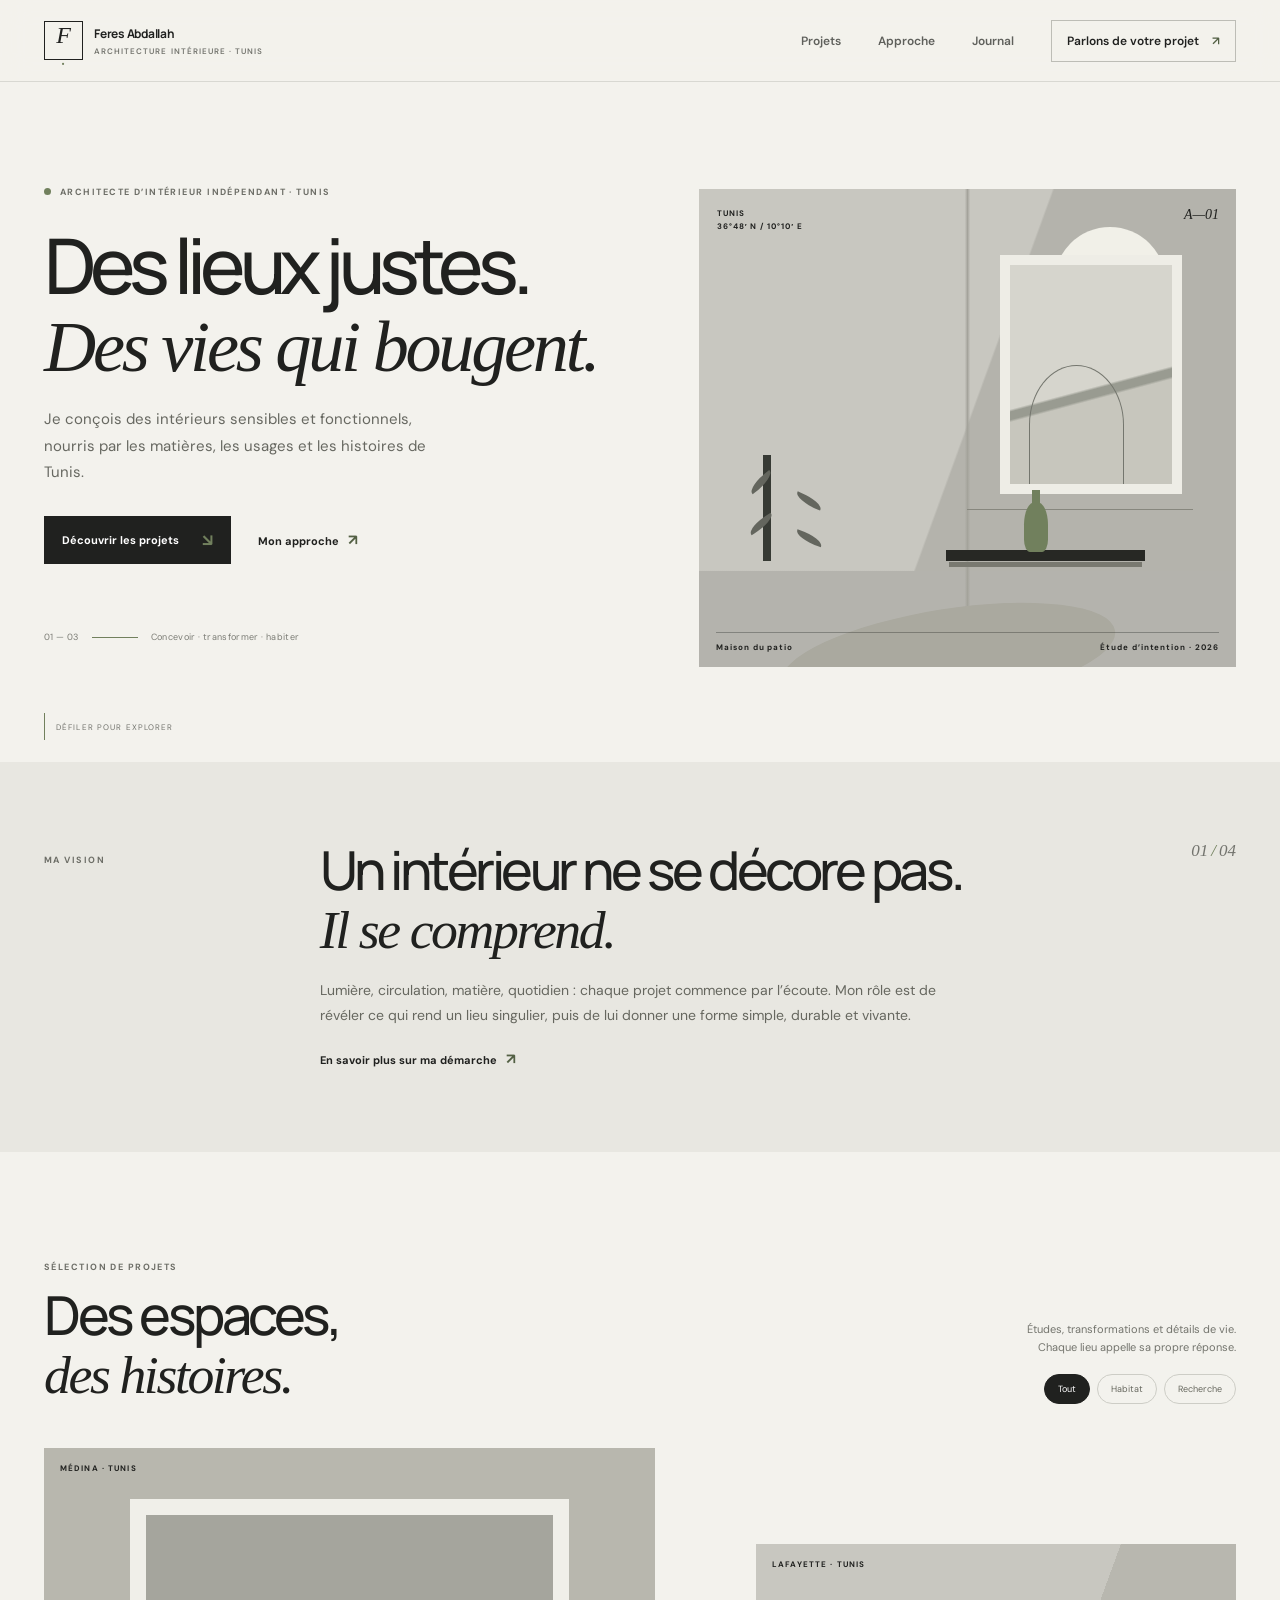
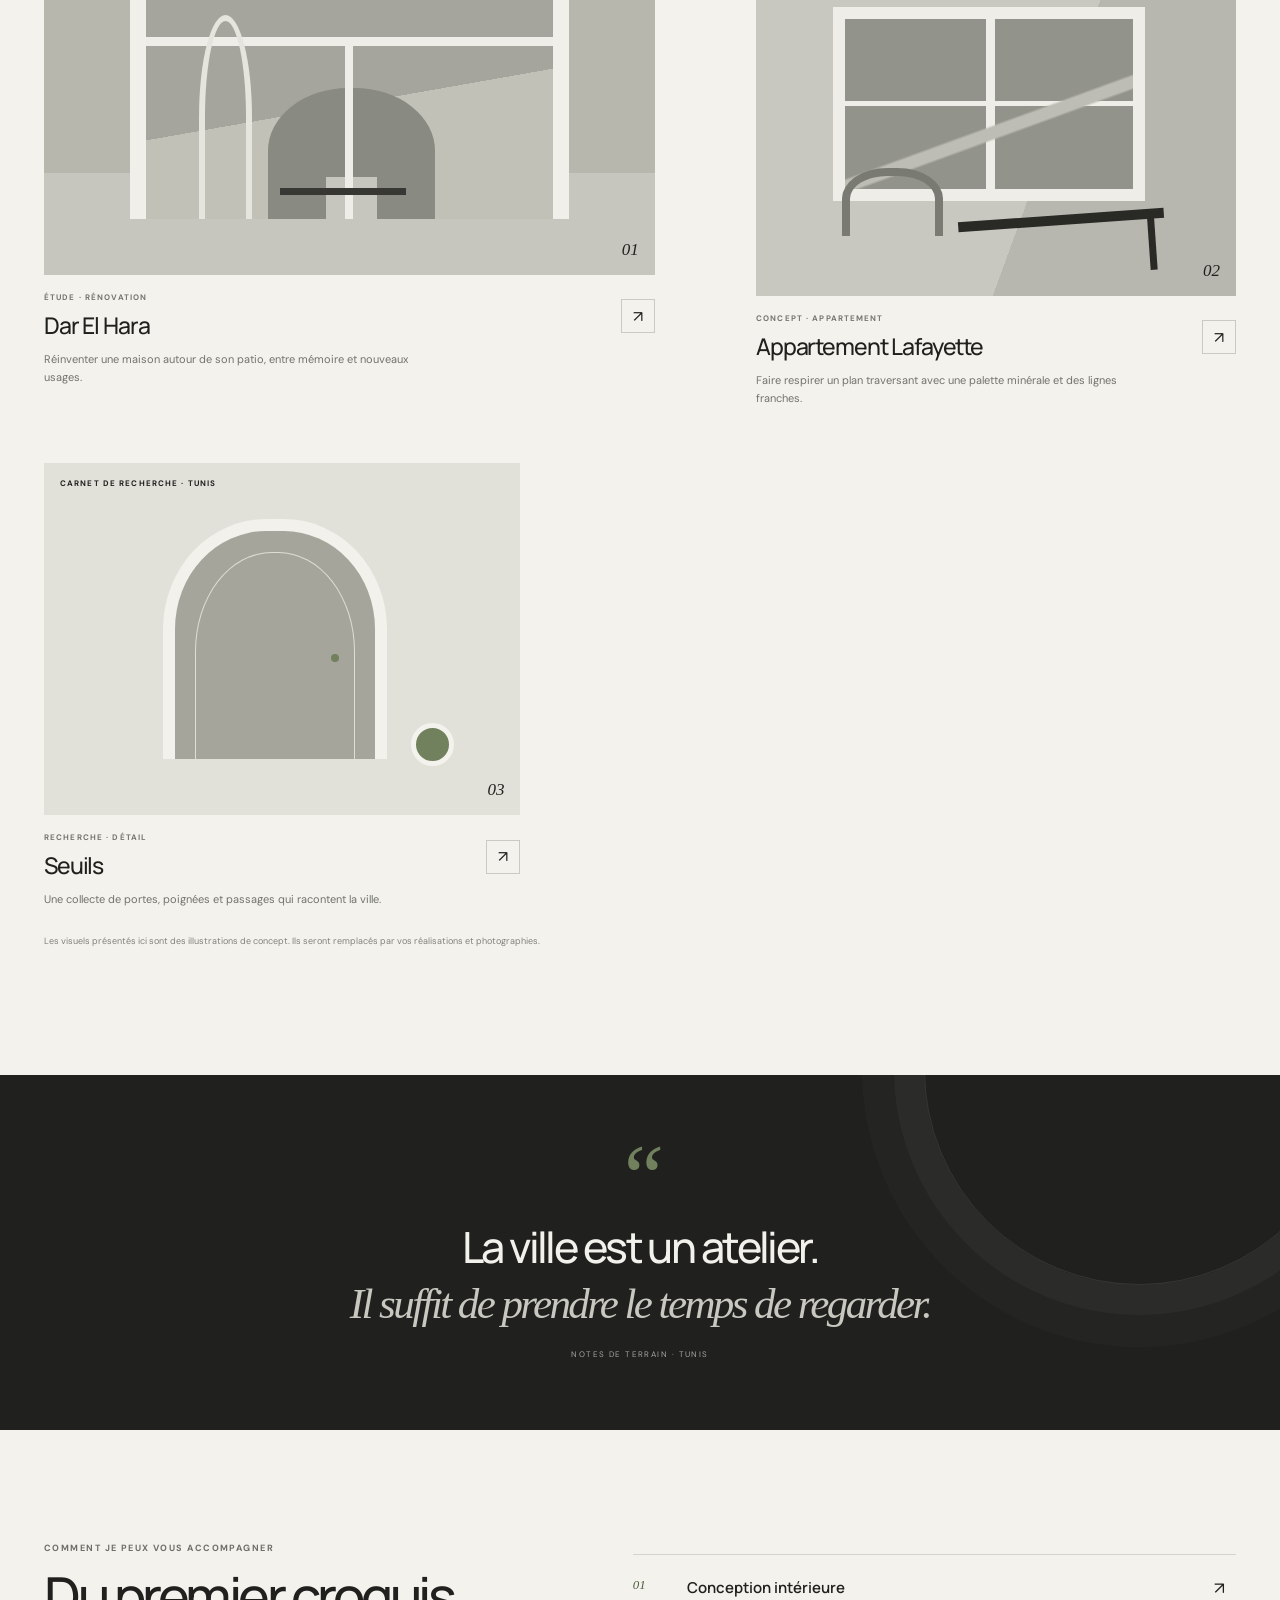
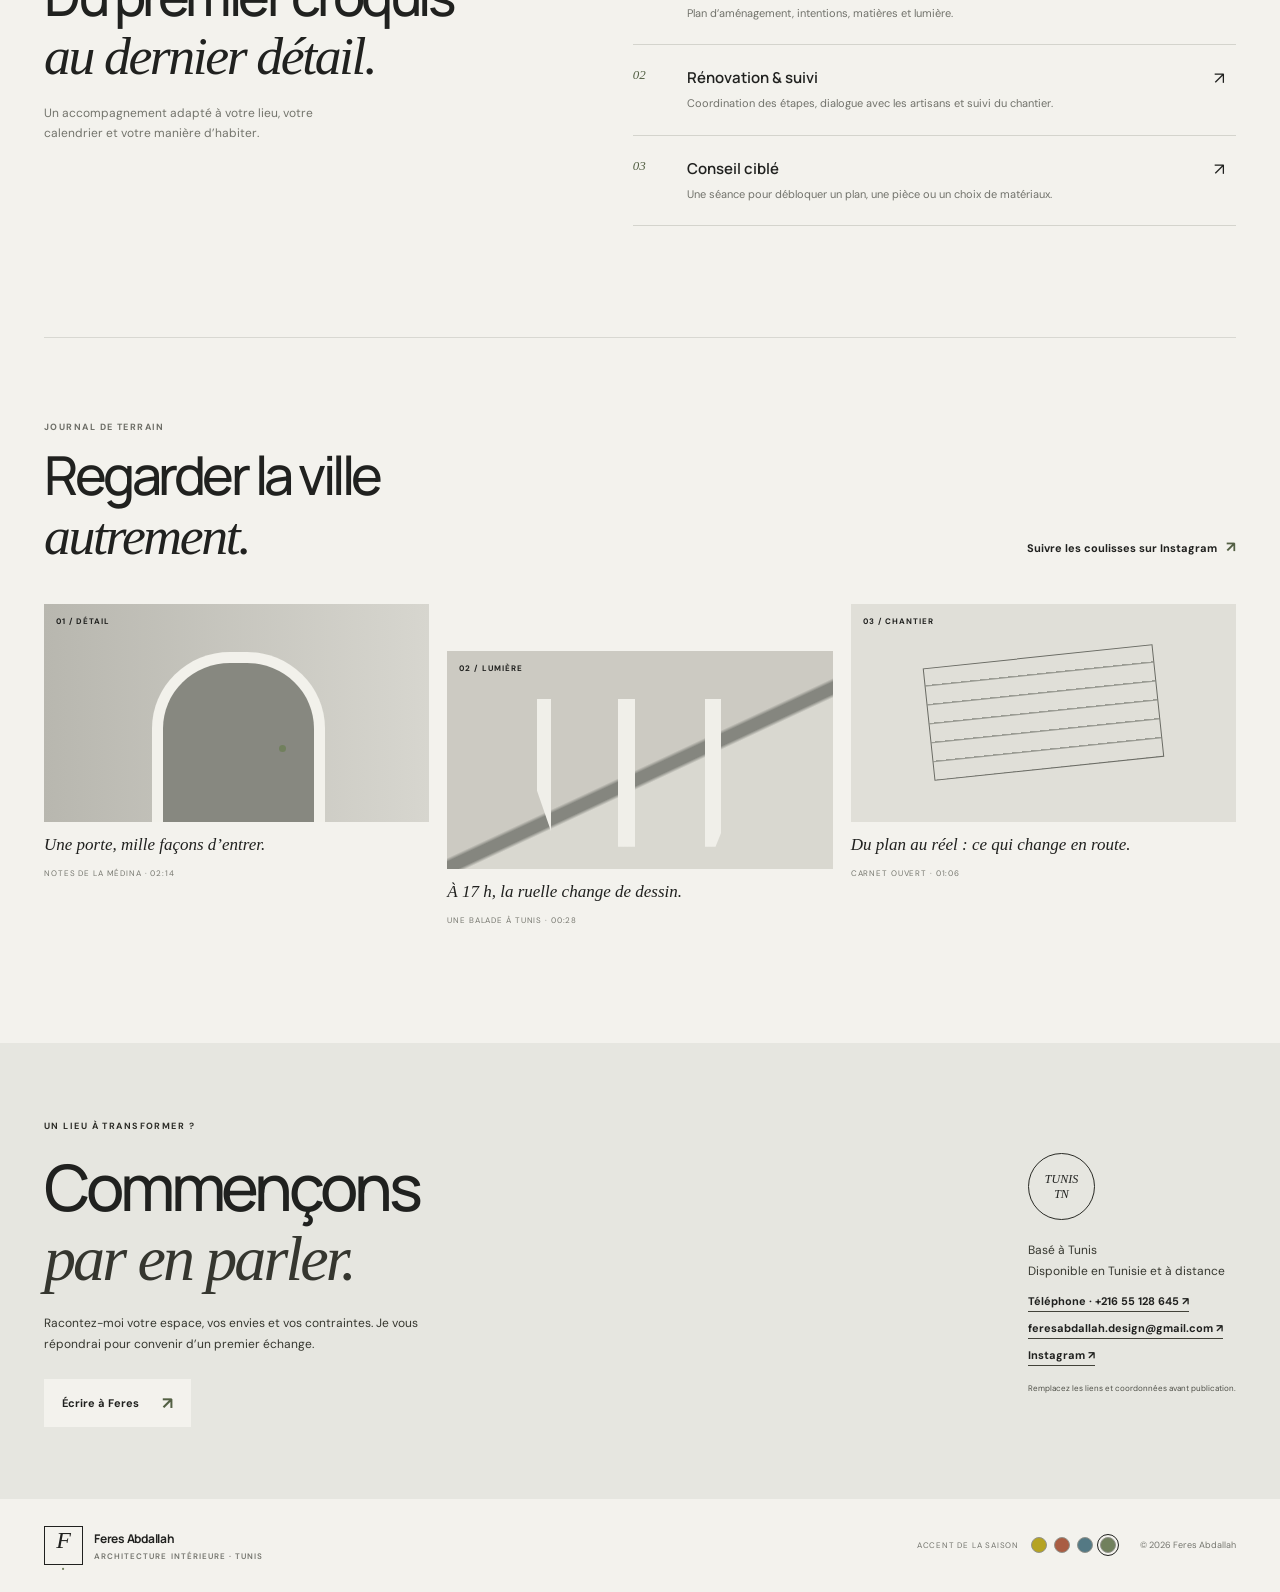
==== index.html @ d57950b7 "Publier le portfolio de Feres Abdallah" ====
<!doctype html>
<html lang="fr">
<head>
  <meta charset="utf-8">
  <meta name="viewport" content="width=device-width, initial-scale=1">
  <meta name="theme-color" content="#f3f2ed">
  <meta name="description" content="Feres Abdallah, architecte d’intérieur à Tunis. Conception d’espaces, rénovation et accompagnement de chantier.">
  <title>Feres Abdallah — Architecture intérieure à Tunis</title>
  <link rel="preconnect" href="https://fonts.googleapis.com">
  <link rel="preconnect" href="https://fonts.gstatic.com" crossorigin>
  <link href="https://fonts.googleapis.com/css2?family=DM+Sans:wght@400;500;600;700&family=Manrope:wght@400;500;600;700;800&display=swap" rel="stylesheet">
  <link rel="stylesheet" href="styles.css">
</head>
<body>
  <header class="site-header">
    <a class="brand" href="#accueil" aria-label="Feres Abdallah, accueil"><span class="brand-mark">F<span>.</span></span><span class="brand-name">Feres Abdallah<small>ARCHITECTURE INTÉRIEURE · TUNIS</small></span></a>
    <button class="menu-toggle" aria-label="Ouvrir le menu" aria-expanded="false"><span></span><span></span></button>
    <nav class="main-nav" aria-label="Navigation principale">
      <a href="#projets">Projets</a><a href="#approche">Approche</a><a href="#journal">Journal</a><a class="nav-contact" href="#contact">Parlons de votre projet <span>↗</span></a>
    </nav>
  </header>
  <main>
    <section class="hero section-wrap" id="accueil">
      <div class="hero-copy">
        <p class="eyebrow"><span class="status-dot"></span> Architecte d’intérieur indépendant · Tunis</p>
        <h1>Des lieux justes.<br><em>Des vies qui bougent.</em></h1>
        <p class="hero-intro">Je conçois des intérieurs sensibles et fonctionnels, nourris par les matières, les usages et les histoires de Tunis.</p>
        <div class="hero-actions"><a class="button button-dark" href="#projets">Découvrir les projets <span>↘</span></a><a class="text-link" href="#approche">Mon approche <span>↗</span></a></div>
        <div class="hero-meta"><span>01 — 03</span><span class="meta-line"></span><span>Concevoir · transformer · habiter</span></div>
      </div>
      <div class="hero-art" role="img" aria-label="Illustration d’un intérieur contemporain inspiré des patios tunisois">
        <div class="art-label art-label-top">TUNIS<br>36°48′ N / 10°10′ E</div>
        <div class="room-scene hero-scene"><div class="scene-sun"></div><div class="scene-opening"><div class="scene-view"></div></div><div class="scene-wallline"></div><div class="scene-console"></div><div class="scene-vase"></div><div class="scene-plant"><i></i><i></i><i></i><i></i></div><div class="scene-rug"></div></div>
        <div class="art-label art-label-bottom"><span>Maison du patio</span><span>Étude d’intention · 2026</span></div>
        <span class="art-index">A—01</span>
      </div>
      <a class="scroll-cue" href="#projets"><span></span> DÉFILER POUR EXPLORER</a>
    </section>

    <section class="intro-band" id="approche"><div class="section-wrap intro-grid"><p class="eyebrow">Ma vision</p><div><h2>Un intérieur ne se décore pas.<br><em>Il se comprend.</em></h2><p class="intro-text">Lumière, circulation, matière, quotidien : chaque projet commence par l’écoute. Mon rôle est de révéler ce qui rend un lieu singulier, puis de lui donner une forme simple, durable et vivante.</p><a href="#contact" class="text-link">En savoir plus sur ma démarche <span>↗</span></a></div><div class="intro-number">01<span>/</span>04</div></div></section>

    <section class="projects section-wrap" id="projets">
      <div class="section-heading"><div><p class="eyebrow">Sélection de projets</p><h2>Des espaces,<br><em>des histoires.</em></h2></div><div class="project-controls"><p>Études, transformations et détails de vie.<br>Chaque lieu appelle sa propre réponse.</p><div class="filter-list" role="group" aria-label="Filtrer les projets"><button class="filter-button active" data-filter="all">Tout</button><button class="filter-button" data-filter="habitat">Habitat</button><button class="filter-button" data-filter="recherche">Recherche</button></div></div></div>
      <div class="project-grid">
        <article class="project-card project-large" data-category="habitat"><a class="project-link" href="#contact" aria-label="Découvrir l’étude Dar El Hara"><div class="project-visual visual-courtyard"><div class="visual-caption">MÉDINA · TUNIS</div><div class="arch-frame"><div class="arch-sky"></div><div class="arch-patio"></div><div class="arch-column"></div><div class="arch-bench"></div></div><span class="visual-number">01</span></div><div class="project-info"><div><p class="project-type">ÉTUDE · RÉNOVATION</p><h3>Dar El Hara</h3></div><span class="project-arrow">↗</span></div><p class="project-description">Réinventer une maison autour de son patio, entre mémoire et nouveaux usages.</p></a></article>
        <article class="project-card project-offset" data-category="habitat"><a class="project-link" href="#contact" aria-label="Découvrir l’étude Appartement Lafayette"><div class="project-visual visual-apartment"><div class="visual-caption">LAFAYETTE · TUNIS</div><div class="window-grid"><i></i><i></i><i></i><i></i></div><div class="apartment-table"></div><div class="apartment-chair"></div><span class="visual-number">02</span></div><div class="project-info"><div><p class="project-type">CONCEPT · APPARTEMENT</p><h3>Appartement Lafayette</h3></div><span class="project-arrow">↗</span></div><p class="project-description">Faire respirer un plan traversant avec une palette minérale et des lignes franches.</p></a></article>
        <article class="project-card project-third" data-category="recherche"><a class="project-link" href="#contact" aria-label="Découvrir la recherche Seuils"><div class="project-visual visual-seuil"><div class="visual-caption">CARNET DE RECHERCHE · TUNIS</div><div class="door-study"><i></i><b></b></div><div class="swatch-mark"></div><span class="visual-number">03</span></div><div class="project-info"><div><p class="project-type">RECHERCHE · DÉTAIL</p><h3>Seuils</h3></div><span class="project-arrow">↗</span></div><p class="project-description">Une collecte de portes, poignées et passages qui racontent la ville.</p></a></article>
      </div>
      <p class="portfolio-note">Les visuels présentés ici sont des illustrations de concept. Ils seront remplacés par vos réalisations et photographies.</p>
    </section>

    <section class="manifesto"><div class="manifesto-mark">“</div><p>La ville est un atelier.<br><em>Il suffit de prendre le temps de regarder.</em></p><span>NOTES DE TERRAIN · TUNIS</span><div class="manifesto-orbit"></div></section>

    <section class="services section-wrap">
      <div class="services-title"><p class="eyebrow">Comment je peux vous accompagner</p><h2>Du premier croquis<br><em>au dernier détail.</em></h2><p>Un accompagnement adapté à votre lieu, votre calendrier et votre manière d’habiter.</p></div>
      <div class="service-list"><article><span>01</span><div><h3>Conception intérieure</h3><p>Plan d’aménagement, intentions, matières et lumière.</p></div><b>↗</b></article><article><span>02</span><div><h3>Rénovation & suivi</h3><p>Coordination des étapes, dialogue avec les artisans et suivi du chantier.</p></div><b>↗</b></article><article><span>03</span><div><h3>Conseil ciblé</h3><p>Une séance pour débloquer un plan, une pièce ou un choix de matériaux.</p></div><b>↗</b></article></div>
    </section>

    <section class="journal section-wrap" id="journal"><div class="journal-head"><div><p class="eyebrow">Journal de terrain</p><h2>Regarder la ville<br><em>autrement.</em></h2></div><a class="text-link" href="https://www.instagram.com/feres_abdallah_design/" target="_blank" rel="noreferrer">Suivre les coulisses sur Instagram <span>↗</span></a></div>
      <div class="journal-grid"><article class="journal-card"><div class="journal-art journal-door"><span>01 / DÉTAIL</span><i></i></div><p>Une porte, mille façons d’entrer.</p><small>NOTES DE LA MÉDINA · 02:14</small></article><article class="journal-card journal-card-low"><div class="journal-art journal-shadow"><span>02 / LUMIÈRE</span><i></i></div><p>À 17 h, la ruelle change de dessin.</p><small>UNE BALADE À TUNIS · 00:28</small></article><article class="journal-card"><div class="journal-art journal-sketch"><span>03 / CHANTIER</span><i></i></div><p>Du plan au réel : ce qui change en route.</p><small>CARNET OUVERT · 01:06</small></article></div>
    </section>

    <section class="contact-section" id="contact"><div class="section-wrap contact-grid"><div><p class="eyebrow">Un lieu à transformer ?</p><h2>Commençons<br><em>par en parler.</em></h2><p>Racontez-moi votre espace, vos envies et vos contraintes. Je vous répondrai pour convenir d’un premier échange.</p><a class="button button-light" href="mailto:feresabdallah.design@gmail.com?subject=Parlons%20de%20mon%20projet">Écrire à Feres <span>↗</span></a></div><div class="contact-side"><span class="contact-stamp">TUNIS<br>TN</span><p>Basé à Tunis<br>Disponible en Tunisie et à distance</p><a href="tel:+21655128645">Téléphone · +216 55 128 645 ↗</a><a href="mailto:feresabdallah.design@gmail.com">feresabdallah.design@gmail.com ↗</a><a href="https://www.instagram.com/feres_abdallah_design/" target="_blank" rel="noreferrer">Instagram ↗</a><small>Remplacez les liens et coordonnées avant publication.</small></div></div></section>
  </main>
  <footer class="site-footer"><a class="brand" href="#accueil"><span class="brand-mark">F<span>.</span></span><span class="brand-name">Feres Abdallah<small>ARCHITECTURE INTÉRIEURE · TUNIS</small></span></a><div class="footer-right"><div class="season-control"><span>ACCENT DE LA SAISON</span><button data-season="olive" aria-label="Accent olive doré" title="Olive doré"></button><button data-season="terracotta" aria-label="Accent terre cuite" title="Terre cuite"></button><button data-season="blue" aria-label="Accent bleu ardoise" title="Bleu ardoise"></button><button data-season="sage" aria-label="Accent vert sauge" title="Vert sauge"></button></div><span>© <span id="year"></span> Feres Abdallah</span></div></footer>
  <script src="script.js"></script>
</body>
</html>
---- styles.css ----
:root {
  --paper: #f3f2ed;
  --white: #fff;
  --ink: #20211f;
  --muted: #74756e;
  --line: #d8d8d2;
  --accent: #b5a323;
  --accent-dark: #807313;
  --max: 1220px;
}

* {
  box-sizing: border-box;
}

html {
  scroll-behavior: smooth;
  scroll-padding-top: 90px;
}

body {
  margin: 0;
  background: var(--paper);
  color: var(--ink);
  font-family: "DM Sans",Arial,sans-serif;
  font-size: 15px;
  -webkit-font-smoothing: antialiased;
}

a {
  color: inherit;
  text-decoration: none;
}

button {
  font: inherit;
  color: inherit;
}

.section-wrap {
  width: min(var(--max),calc(100% - 88px));
  margin-inline: auto;
}

.site-header {
  height: 82px;
  padding: 0 max(44px,calc((100vw - var(--max))/2));
  display: flex;
  align-items: center;
  justify-content: space-between;
  border-bottom: 1px solid var(--line);
  position: sticky;
  top: 0;
  z-index: 20;
  background: #f3f2edf2;
  backdrop-filter: blur(14px);
}

.brand {
  display: flex;
  align-items: center;
  gap: 11px;
}

.brand-mark {
  height: 39px;
  width: 39px;
  border: 1px solid var(--ink);
  display: grid;
  place-items: center;
  font: italic 24px Georgia,serif;
  position: relative;
}

.brand-mark>span {
  color: var(--accent);
  font-size: 18px;
}

.brand-name {
  font: 700 12px Manrope,sans-serif;
  letter-spacing: -.02em;
}

.brand-name small {
  display: block;
  font: 600 8px "DM Sans",sans-serif;
  letter-spacing: .13em;
  color: var(--muted);
  margin-top: 4px;
}

.main-nav {
  display: flex;
  align-items: center;
  gap: 37px;
  font-size: 12px;
  font-weight: 600;
}

.main-nav>a:not(.nav-contact) {
  color: #5f605b;
  transition: color .2s;
}

.main-nav>a:hover {
  color: var(--accent-dark);
}

.nav-contact {
  border: 1px solid #bdbdb6;
  padding: 12px 15px;
}

.nav-contact span {
  color: var(--accent-dark);
  padding-left: 10px;
}

.menu-toggle {
  display: none;
  background: none;
  border: 0;
}

.hero {
  min-height: 680px;
  padding-top: 91px;
  padding-bottom: 80px;
  display: grid;
  grid-template-columns: 1fr 0.94fr;
  gap: 7%;
  align-items: center;
  position: relative;
}

.hero-copy {
  padding-bottom: 26px;
}

.eyebrow {
  font-size: 9px;
  font-weight: 700;
  letter-spacing: .16em;
  text-transform: uppercase;
  color: #6d6e67;
  display: flex;
  align-items: center;
  gap: 9px;
}

.status-dot {
  display: inline-block;
  width: 7px;
  height: 7px;
  border-radius: 50%;
  background: var(--accent);
}

h1,h2,h3,p {
  margin-top: 0;
}

.hero h1 {
  font: 500 clamp(53px,6vw,82px)/1.01 Manrope,Arial,sans-serif;
  letter-spacing: -.075em;
  margin: 28px 0 22px;
}

.hero h1 em,h2 em {
  font-family: Georgia,serif;
  font-weight: 400;
  letter-spacing: -.045em;
}

.hero h1 em {
  font-size: .94em;
}

.hero-intro {
  max-width: 420px;
  color: #676861;
  font-size: 15px;
  line-height: 1.75;
}

.hero-actions {
  display: flex;
  align-items: center;
  gap: 27px;
  margin-top: 31px;
}

.button {
  min-height: 48px;
  padding: 0 18px;
  display: inline-flex;
  align-items: center;
  gap: 23px;
  font-size: 11px;
  font-weight: 700;
}

.button span {
  font-size: 17px;
  color: var(--accent);
}

.button-dark {
  background: var(--ink);
  color: #fff;
}

.button-dark:hover {
  background: #383a35;
}

.text-link {
  font-size: 11px;
  font-weight: 700;
}

.text-link span {
  color: var(--accent-dark);
  margin-left: 6px;
  font-size: 15px;
}

.hero-meta {
  display: flex;
  align-items: center;
  gap: 13px;
  margin-top: 67px;
  font-size: 9px;
  color: #7b7c75;
  letter-spacing: .04em;
}

.meta-line {
  height: 1px;
  width: 46px;
  background: var(--accent);
}

.hero-art {
  height: 478px;
  position: relative;
  background: #e0dfd8;
  overflow: hidden;
}

.room-scene {
  position: absolute;
  inset: 0;
  background: linear-gradient(110deg,#c8c7c0 0 49.7%,#b4b3ac 50% 100%);
  overflow: hidden;
}

.room-scene:before {
  content: "";
  position: absolute;
  inset: 0;
  background: linear-gradient(90deg,transparent 49.5%,#a4a39b 50%,transparent 50.5%),linear-gradient(0deg,#b4b3ad 0 20%,transparent 20.2%);
}

.scene-sun {
  position: absolute;
  right: 13%;
  top: 8%;
  width: 112px;
  height: 112px;
  border-radius: 50%;
  background: #f1f0e8;
}

.scene-opening {
  position: absolute;
  right: 10%;
  top: 14%;
  height: 50%;
  width: 34%;
  border: 10px solid #eeeDE6;
  background: #9f9f97;
}

.scene-view {
  height: 100%;
  background: linear-gradient(165deg,#d6d5cd 0 55%,#999b91 56% 59%,#c7c6bd 60%);
  position: relative;
}

.scene-view:before {
  content: "";
  position: absolute;
  left: 12%;
  bottom: 0;
  width: 57%;
  height: 54%;
  border: 1px solid #74766e;
  border-bottom: 0;
  border-radius: 70% 70% 0 0;
}

.scene-wallline {
  position: absolute;
  right: 8%;
  top: 67%;
  width: 42%;
  height: 1px;
  background: #87877e;
}

.scene-console {
  position: absolute;
  right: 17%;
  bottom: 22%;
  height: 11px;
  width: 37%;
  background: #272824;
  box-shadow: 0 9px 0 -3px #797970;
}

.scene-vase {
  position: absolute;
  right: 35%;
  bottom: 24%;
  height: 50px;
  width: 24px;
  background: var(--accent);
  border-radius: 45% 45% 25% 25%;
  z-index: 3;
}

.scene-vase:before {
  content: "";
  position: absolute;
  left: 8px;
  top: -12px;
  width: 8px;
  height: 17px;
  background: inherit;
}

.scene-plant {
  position: absolute;
  bottom: 22%;
  left: 12%;
  width: 8px;
  height: 106px;
  background: #373a34;
  z-index: 3;
}

.scene-plant i {
  position: absolute;
  width: 28px;
  height: 9px;
  border-radius: 90% 0;
  background: #64665e;
  transform: rotate(-38deg);
  transform-origin: right center;
}

.scene-plant i:nth-child(1) {
  top: 14px;
  left: -19px;
}

.scene-plant i:nth-child(2) {
  top: 36px;
  left: 5px;
  transform: rotate(23deg) scaleX(-1);
}

.scene-plant i:nth-child(3) {
  top: 57px;
  left: -18px;
  transform: rotate(-32deg);
}

.scene-plant i:nth-child(4) {
  top: 74px;
  left: 5px;
  transform: rotate(20deg) scaleX(-1);
}

.scene-rug {
  position: absolute;
  width: 63%;
  height: 20%;
  bottom: -8%;
  left: 15%;
  background: #aaa99f;
  border-radius: 50%;
  transform: rotate(-9deg);
}

.art-label {
  position: absolute;
  z-index: 4;
  font-size: 8px;
  letter-spacing: .12em;
  font-weight: 700;
}

.art-label-top {
  top: 18px;
  left: 18px;
  line-height: 1.65;
}

.art-label-bottom {
  bottom: 15px;
  left: 17px;
  right: 17px;
  display: flex;
  justify-content: space-between;
  border-top: 1px solid #20211f55;
  padding-top: 9px;
  font-size: 8px;
}

.art-index {
  position: absolute;
  z-index: 4;
  right: 17px;
  top: 18px;
  font: italic 14px Georgia,serif;
}

.scroll-cue {
  position: absolute;
  left: 0;
  bottom: 22px;
  display: flex;
  align-items: center;
  gap: 11px;
  font-size: 8px;
  letter-spacing: .14em;
  color: #73746e;
}

.scroll-cue span {
  height: 27px;
  width: 1px;
  background: var(--accent);
}

.intro-band {
  background: #e8e7e1;
  padding: 79px 0 83px;
}

.intro-grid {
  display: grid;
  grid-template-columns: .65fr 2fr .38fr;
  gap: 35px;
  align-items: start;
}

.intro-grid .eyebrow {
  padding-top: 13px;
}

.intro-grid h2,.section-heading h2,.services h2,.journal h2,.contact-section h2 {
  font: 500 clamp(37px,4.2vw,54px)/1.08 Manrope,sans-serif;
  letter-spacing: -.065em;
  margin: 0 0 19px;
}

.intro-text {
  max-width: 640px;
  color: #66675f;
  font-size: 14px;
  line-height: 1.8;
  margin-bottom: 20px;
}

.intro-number {
  justify-self: end;
  font: italic 17px Georgia,serif;
  color: #73746e;
}

.intro-number span {
  color: var(--accent);
  padding: 0 3px;
}

.projects {
  padding-top: 109px;
  padding-bottom: 119px;
}

.section-heading {
  display: flex;
  justify-content: space-between;
  align-items: end;
  margin-bottom: 44px;
}

.section-heading h2 {
  margin: 13px 0 0;
}

.project-controls {
  display: flex;
  flex-direction: column;
  align-items: flex-end;
}

.project-controls p {
  font-size: 11px;
  color: #73746d;
  line-height: 1.65;
  text-align: right;
  margin-bottom: 17px;
}

.filter-list {
  display: flex;
  gap: 7px;
}

.filter-button {
  border: 1px solid #cdcdc6;
  border-radius: 30px;
  padding: 8px 13px;
  background: transparent;
  color: #66675e;
  font-size: 9px;
  cursor: pointer;
}

.filter-button:hover,.filter-button.active {
  background: var(--ink);
  border-color: var(--ink);
  color: #fff;
}

.project-grid {
  display: grid;
  grid-template-columns: 1.12fr .88fr;
  column-gap: 8.5%;
  row-gap: 55px;
}

.project-card {
  min-width: 0;
}

.project-offset {
  margin-top: 96px;
}

.project-third {
  width: 78%;
}

.project-link {
  display: block;
}

.project-visual {
  height: 352px;
  position: relative;
  overflow: hidden;
  background: #d2d1ca;
}

.project-large .project-visual {
  height: 427px;
}

.visual-caption {
  position: absolute;
  z-index: 5;
  left: 16px;
  top: 15px;
  font-size: 8px;
  letter-spacing: .14em;
  font-weight: 700;
}

.visual-number {
  position: absolute;
  z-index: 5;
  right: 16px;
  bottom: 15px;
  font: italic 17px Georgia,serif;
}

.visual-courtyard {
  background: linear-gradient(0deg,#c7c6be 0 24%,#b8b7ae 24% 100%);
}

.arch-frame {
  position: absolute;
  inset: 12% 14% 13%;
  border: 16px solid #f0efe9;
  border-bottom: 0;
  overflow: hidden;
}

.arch-frame:before {
  content: "";
  position: absolute;
  z-index: 2;
  left: 0;
  right: 0;
  top: 40%;
  height: 9px;
  background: #eeede7;
}

.arch-frame:after {
  content: "";
  position: absolute;
  z-index: 2;
  top: 40%;
  bottom: 0;
  left: 49%;
  width: 8px;
  background: #eeede7;
}

.arch-sky {
  position: absolute;
  inset: 0;
  background: linear-gradient(170deg,#a5a59d 0 60%,#c2c1b8 60%);
}

.arch-patio {
  position: absolute;
  left: 30%;
  right: 29%;
  bottom: 0;
  height: 43%;
  background: #898a81;
  border-radius: 48% 48% 0 0;
}

.arch-patio:before {
  content: "";
  position: absolute;
  left: 35%;
  top: 68%;
  width: 30%;
  height: 32%;
  background: #c7c6be;
}

.arch-column {
  position: absolute;
  z-index: 3;
  left: 13%;
  bottom: 0;
  width: 13%;
  height: 67%;
  border: 6px solid #e5e4dd;
  border-bottom: 0;
  border-radius: 50% 50% 0 0;
}

.arch-bench {
  position: absolute;
  z-index: 3;
  left: 33%;
  bottom: 8%;
  width: 31%;
  height: 7px;
  background: #373833;
}

.visual-apartment {
  background: linear-gradient(110deg,#c8c7c0 0 60%,#b8b7af 60%);
}

.window-grid {
  position: absolute;
  left: 16%;
  top: 18%;
  width: 65%;
  height: 55%;
  border: 12px solid #eeede7;
  background: linear-gradient(90deg,transparent 49%,#eeede7 49% 52%,transparent 52%),linear-gradient(0deg,transparent 49%,#eeede7 49% 52%,transparent 52%),#92938a;
}

.window-grid:after {
  content: "";
  position: absolute;
  inset: 0;
  background: linear-gradient(160deg,transparent 58%,#bebdb5 59% 63%,transparent 64%);
}

.apartment-table {
  position: absolute;
  z-index: 2;
  right: 15%;
  bottom: 20%;
  width: 43%;
  height: 10px;
  background: #292a26;
  transform: rotate(-4deg);
}

.apartment-table:after {
  content: "";
  position: absolute;
  right: 5%;
  top: 9px;
  width: 7px;
  height: 52px;
  background: #292a26;
}

.apartment-chair {
  position: absolute;
  z-index: 2;
  left: 18%;
  bottom: 17%;
  width: 21%;
  height: 68px;
  border: 8px solid #797a72;
  border-bottom: 0;
  border-radius: 45% 45% 0 0;
}

.visual-seuil {
  background: #e1e0d9;
}

.door-study {
  position: absolute;
  left: 25%;
  top: 16%;
  width: 47%;
  height: 68%;
  border: 12px solid #f2f1eb;
  border-bottom: 0;
  border-radius: 46% 46% 0 0;
  background: #a5a59c;
}

.door-study i {
  position: absolute;
  inset: 9% 10% 0;
  border: 1px solid #deddd6;
  border-bottom: 0;
  border-radius: 48% 48% 0 0;
}

.door-study b {
  position: absolute;
  right: 18%;
  top: 54%;
  width: 8px;
  height: 8px;
  border-radius: 50%;
  background: var(--accent);
}

.swatch-mark {
  position: absolute;
  z-index: 2;
  right: 14%;
  bottom: 14%;
  width: 43px;
  height: 43px;
  background: var(--accent);
  border: 5px solid #f3f2ed;
  border-radius: 50%;
}

.project-info {
  display: flex;
  align-items: center;
  justify-content: space-between;
  margin-top: 17px;
}

.project-type {
  font-size: 8px;
  letter-spacing: .14em;
  color: #75766e;
  font-weight: 700;
  margin-bottom: 7px;
}

.project-info h3 {
  font: 500 23px Manrope,sans-serif;
  letter-spacing: -.05em;
  margin: 0;
}

.project-arrow {
  width: 34px;
  height: 34px;
  border: 1px solid #cacac3;
  display: grid;
  place-items: center;
  font-size: 16px;
  transition: background .2s;
}

.project-link:hover .project-arrow {
  background: var(--accent);
  border-color: var(--accent);
}

.project-description {
  font-size: 11px;
  line-height: 1.7;
  color: #72736c;
  max-width: 400px;
  margin: 9px 0 0;
}

.portfolio-note {
  font-size: 9px;
  color: #81827b;
  margin-top: 26px;
}

.manifesto {
  min-height: 355px;
  background: #20211f;
  color: #f2f1eb;
  display: flex;
  flex-direction: column;
  align-items: center;
  justify-content: center;
  text-align: center;
  position: relative;
  overflow: hidden;
  padding: 45px 24px;
}

.manifesto-mark {
  font: italic 90px/.7 Georgia,serif;
  color: var(--accent);
}

.manifesto p {
  z-index: 1;
  font: 500 clamp(26px,4vw,43px)/1.27 Manrope,sans-serif;
  letter-spacing: -.06em;
  margin: 12px 0 20px;
}

.manifesto p em {
  font: italic 400 1em Georgia,serif;
  color: #c8c8c0;
}

.manifesto>span {
  z-index: 1;
  font-size: 8px;
  letter-spacing: .18em;
  color: #a5a69e;
}

.manifesto-orbit {
  width: 430px;
  height: 430px;
  border: 1px solid #ffffff18;
  border-radius: 50%;
  position: absolute;
  top: -220px;
  right: -74px;
  box-shadow: 0 0 0 30px #ffffff08,0 0 0 62px #ffffff05;
}

.services {
  padding-top: 112px;
  padding-bottom: 111px;
  display: grid;
  grid-template-columns: .85fr 1.15fr;
  gap: 12%;
}

.services-title h2 {
  margin: 13px 0 18px;
}

.services-title>p:last-child {
  max-width: 300px;
  font-size: 12px;
  line-height: 1.7;
  color: #73746c;
}

.service-list {
  padding-top: 12px;
}

.service-list article {
  display: grid;
  grid-template-columns: 42px 1fr 22px;
  gap: 12px;
  align-items: start;
  padding: 22px 0;
  border-top: 1px solid #d4d4cd;
}

.service-list article:last-child {
  border-bottom: 1px solid #d4d4cd;
}

.service-list article>span {
  font: italic 13px Georgia,serif;
  color: var(--accent-dark);
}

.service-list h3 {
  font: 600 15px Manrope,sans-serif;
  margin: 0 0 7px;
}

.service-list p {
  font-size: 11px;
  color: #71726b;
  line-height: 1.6;
  margin: 0;
}

.service-list article>b {
  font-size: 17px;
  font-weight: 400;
}

.journal {
  padding-top: 83px;
  padding-bottom: 115px;
  border-top: 1px solid var(--line);
}

.journal-head {
  display: flex;
  justify-content: space-between;
  align-items: end;
  margin-bottom: 39px;
}

.journal h2 {
  margin: 13px 0 0;
}

.journal-head>.text-link {
  margin-bottom: 8px;
}

.journal-grid {
  display: grid;
  grid-template-columns: repeat(3,1fr);
  gap: 18px;
}

.journal-card-low {
  margin-top: 47px;
}

.journal-art {
  height: 218px;
  position: relative;
  overflow: hidden;
  background: #d0cfc7;
}

.journal-art>span {
  position: absolute;
  z-index: 3;
  left: 12px;
  top: 12px;
  font-size: 8px;
  letter-spacing: .13em;
  font-weight: 700;
}

.journal-art>i {
  position: absolute;
}

.journal-door {
  background: linear-gradient(90deg,#b8b7af,#d7d6cf);
}

.journal-door>i {
  height: 78%;
  width: 45%;
  left: 28%;
  bottom: 0;
  border: 11px solid #f2f1eb;
  border-bottom: 0;
  border-radius: 45% 45% 0 0;
  background: #878880;
}

.journal-door>i:after {
  content: "";
  position: absolute;
  right: 19%;
  top: 52%;
  width: 7px;
  height: 7px;
  border-radius: 50%;
  background: var(--accent);
}

.journal-shadow {
  background: linear-gradient(155deg,#cccac2 0 52%,#85867f 53% 56%,#d9d8d0 57%);
}

.journal-shadow>i {
  left: 15%;
  right: 15%;
  top: 22%;
  bottom: 10%;
  background: linear-gradient(90deg,transparent 0 12%,#f0efe9 12% 17%,transparent 17% 42%,#f0efe9 42% 48%,transparent 48% 74%,#f0efe9 74% 80%,transparent 80%);
  clip-path: polygon(0 0,100% 0,78% 100%,19% 100%);
}

.journal-sketch {
  background: #e0dfd8;
}

.journal-sketch>i {
  inset: 24% 20%;
  border: 1px solid #6a6b64;
  transform: rotate(-6deg);
  background: repeating-linear-gradient(0deg,transparent 0 17px,#9b9c94 18px 19px);
}

.journal-card>p {
  font: italic 17px Georgia,serif;
  margin: 13px 0 6px;
}

.journal-card>small {
  font-size: 8px;
  letter-spacing: .11em;
  color: #777870;
}

.contact-section {
  background: #e6e6e0;
  padding: 77px 0 72px;
  transition: background-color .3s;
}

.contact-grid {
  display: grid;
  grid-template-columns: 1fr .5fr;
  gap: 20%;
  align-items: center;
}

.contact-section .eyebrow {
  color: #2c2c27;
}

.contact-section h2 {
  font-size: clamp(45px,5vw,65px);
  margin: 20px 0;
}

.contact-section h2 em {
  color: #35362f;
}

.contact-section .section-wrap>div>p:not(.eyebrow) {
  font-size: 12px;
  line-height: 1.75;
  max-width: 415px;
  color: #36372f;
}

.button-light {
  background: #f3f2ed;
  color: #20211f;
  margin-top: 12px;
}

.button-light span {
  color: var(--accent-dark);
}

.contact-side {
  justify-self: end;
  display: flex;
  flex-direction: column;
  align-items: flex-start;
  gap: 9px;
  font-size: 11px;
}

.contact-stamp {
  width: 67px;
  height: 67px;
  border: 1px solid #292a25;
  border-radius: 50%;
  display: grid;
  place-items: center;
  text-align: center;
  font: italic 12px/1.2 Georgia,serif;
  margin-bottom: 11px;
}

.contact-side p {
  line-height: 1.8;
  margin-bottom: 3px;
}

.contact-side>a {
  font-weight: 700;
  border-bottom: 1px solid #424239;
  padding-bottom: 3px;
}

.contact-side small {
  font-size: 8px;
  color: #4e4f47;
  margin-top: 8px;
}

.site-footer {
  min-height: 93px;
  width: min(var(--max),calc(100% - 88px));
  margin: auto;
  display: flex;
  justify-content: space-between;
  align-items: center;
}

.footer-right {
  display: flex;
  align-items: center;
  gap: 24px;
  font-size: 9px;
  color: #74756e;
}

.season-control {
  display: flex;
  align-items: center;
  gap: 7px;
}

.season-control>span {
  font-size: 8px;
  letter-spacing: .1em;
  margin-right: 5px;
}

.season-control button {
  width: 16px;
  height: 16px;
  border: 1px solid #92938c;
  border-radius: 50%;
  background: var(--swatch);
  cursor: pointer;
}

.season-control button[aria-pressed=true] {
  outline: 1px solid var(--ink);
  outline-offset: 2px;
}

.season-control button[data-season=olive] {
  --swatch: #b5a323;
}

.season-control button[data-season=terracotta] {
  --swatch: #a95d43;
}

.season-control button[data-season=blue] {
  --swatch: #547984;
}

.season-control button[data-season=sage] {
  --swatch: #71805d;
}

.fade-in {
  opacity: 0;
  transform: translateY(17px);
  transition: opacity .65s ease,transform .65s ease;
}

.fade-in.is-visible {
  opacity: 1;
  transform: translateY(0);
}

[hidden] {
  display: none !important;
}

::selection {
  background: var(--accent);
  color: var(--ink);
}

:focus-visible {
  outline: 2px solid var(--accent-dark);
  outline-offset: 3px;
}

@media (max-width:900px) {
  .section-wrap,.site-footer {
    width: calc(100% - 52px);
  }
  .site-header {
    padding-inline: 26px;
  }
  .hero {
    min-height: 590px;
    gap: 5%;
    padding-top: 72px;
  }
  .hero-art {
    height: 410px;
  }
  .hero h1 {
    font-size: clamp(48px,7vw,68px);
  }
  .project-grid {
    column-gap: 5%;
  }
  .project-large .project-visual {
    height: 365px;
  }
  .project-visual {
    height: 310px;
  }
  .project-third {
    width: 88%;
  }
  .services {
    gap: 7%;
  }
  .contact-grid {
    gap: 12%;
  }
}

@media (max-width:680px) {
  .section-wrap,.site-footer {
    width: calc(100% - 38px);
  }
  .site-header {
    height: 70px;
    padding-inline: 19px;
  }
  .menu-toggle {
    display: flex;
    width: 39px;
    height: 39px;
    flex-direction: column;
    gap: 6px;
    align-items: center;
    justify-content: center;
    cursor: pointer;
  }
  .menu-toggle span {
    width: 20px;
    height: 1px;
    background: var(--ink);
  }
  .main-nav {
    display: none;
    position: absolute;
    top: 69px;
    left: 0;
    right: 0;
    padding: 18px 19px 24px;
    background: var(--paper);
    border-bottom: 1px solid var(--line);
    flex-direction: column;
    align-items: stretch;
    gap: 0;
  }
  .main-nav.open {
    display: flex;
  }
  .main-nav>a {
    padding: 14px 0;
    border-bottom: 1px solid var(--line);
  }
  .main-nav .nav-contact {
    margin-top: 12px;
    padding: 13px;
  }
  .hero {
    display: flex;
    flex-direction: column;
    align-items: stretch;
    gap: 29px;
    padding-top: 61px;
    padding-bottom: 74px;
  }
  .hero-copy {
    padding: 0;
  }
  .hero h1 {
    font-size: clamp(48px,12vw,68px);
    margin: 24px 0 17px;
  }
  .hero-intro {
    font-size: 13px;
    max-width: 350px;
  }
  .hero-actions {
    gap: 17px;
    flex-wrap: wrap;
  }
  .button {
    min-height: 46px;
  }
  .hero-meta {
    margin-top: 35px;
  }
  .hero-art {
    height: 340px;
  }
  .scroll-cue {
    bottom: 18px;
  }
  .intro-band {
    padding: 57px 0;
  }
  .intro-grid {
    grid-template-columns: 1fr;
    gap: 17px;
  }
  .intro-grid .eyebrow {
    padding: 0;
  }
  .intro-grid h2,.section-heading h2,.services h2,.journal h2 {
    font-size: 37px;
  }
  .intro-number {
    display: none;
  }
  .intro-text {
    font-size: 13px;
  }
  .projects {
    padding: 74px 0;
  }
  .section-heading {
    align-items: start;
    gap: 20px;
    flex-direction: column;
    margin-bottom: 29px;
  }
  .section-heading h2 {
    margin-top: 9px;
  }
  .project-controls {
    align-items: flex-start;
  }
  .project-controls p {
    text-align: left;
    margin-bottom: 12px;
  }
  .project-grid {
    display: flex;
    flex-direction: column;
    gap: 32px;
  }
  .project-card,.project-third {
    width: 100%;
    margin: 0;
  }
  .project-large .project-visual,.project-visual {
    height: auto;
    aspect-ratio: 1.08;
  }
  .project-offset {
    margin: 0;
  }
  .project-info h3 {
    font-size: 21px;
  }
  .project-description {
    font-size: 10px;
  }
  .manifesto {
    min-height: 300px;
  }
  .manifesto-mark {
    font-size: 75px;
  }
  .manifesto p {
    font-size: 27px;
  }
  .services {
    padding: 76px 0;
    grid-template-columns: 1fr;
    gap: 29px;
  }
  .services-title h2 {
    font-size: 37px;
  }
  .service-list {
    padding: 0;
  }
  .journal {
    padding: 68px 0 80px;
  }
  .journal-head {
    align-items: start;
    flex-direction: column;
    gap: 20px;
    margin-bottom: 27px;
  }
  .journal-grid {
    grid-template-columns: 1fr;
    gap: 24px;
  }
  .journal-card-low {
    margin: 0;
  }
  .journal-art {
    height: 230px;
  }
  .contact-section {
    padding: 62px 0;
  }
  .contact-grid {
    grid-template-columns: 1fr;
    gap: 35px;
  }
  .contact-section h2 {
    font-size: 48px;
  }
  .contact-side {
    justify-self: start;
    display: grid;
    grid-template-columns: 70px 1fr;
    align-items: center;
    column-gap: 18px;
  }
  .contact-stamp {
    grid-row: span 3;
    margin: 0;
  }
  .contact-side p {
    margin: 0;
  }
  .contact-side small {
    grid-column: 2;
  }
  .site-footer {
    padding: 20px 0;
    align-items: flex-start;
    gap: 18px;
    flex-direction: column;
  }
  .footer-right {
    width: 100%;
    justify-content: space-between;
    gap: 10px;
  }
  .season-control {
    gap: 8px;
  }
  .season-control>span {
    max-width: 91px;
    line-height: 1.5;
  }
}

@media (prefers-reduced-motion:reduce) {
  html {
    scroll-behavior: auto;
  }
  .fade-in,.project-arrow {
    transition: none;
  }
}
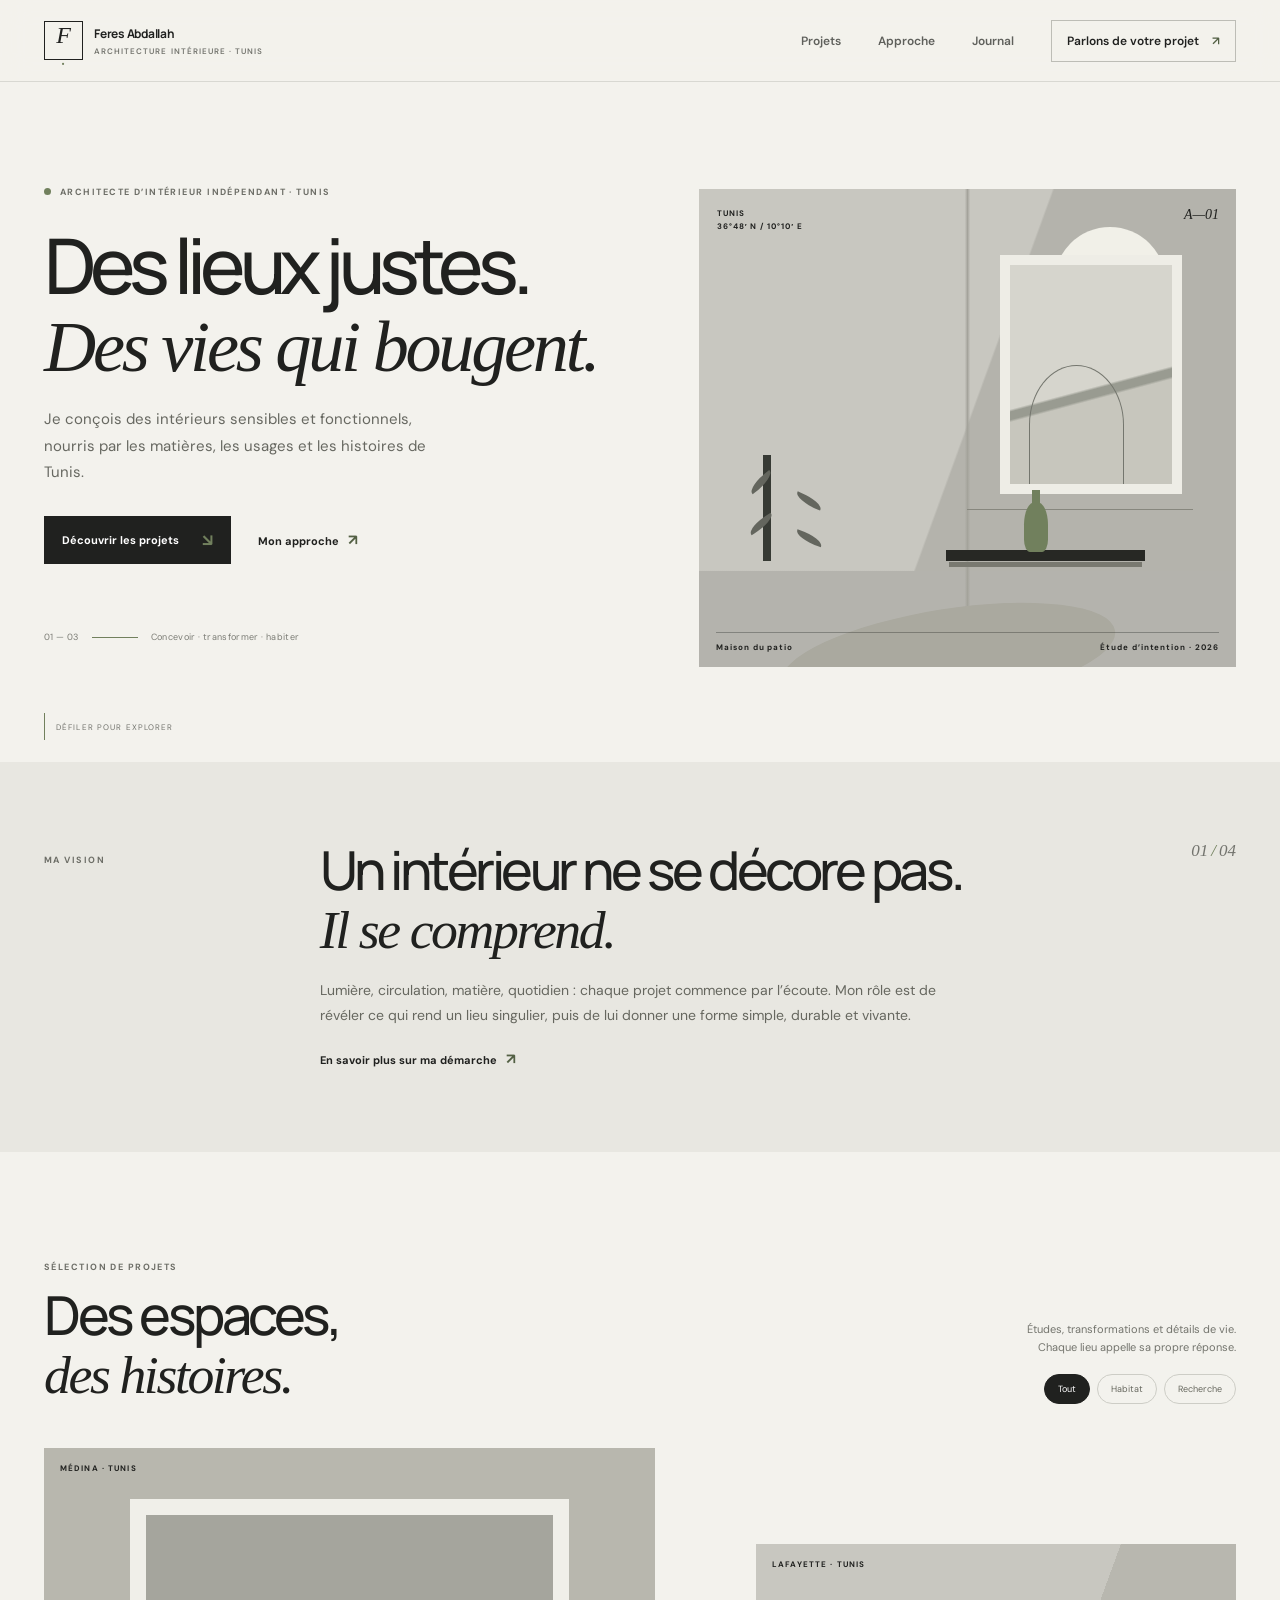
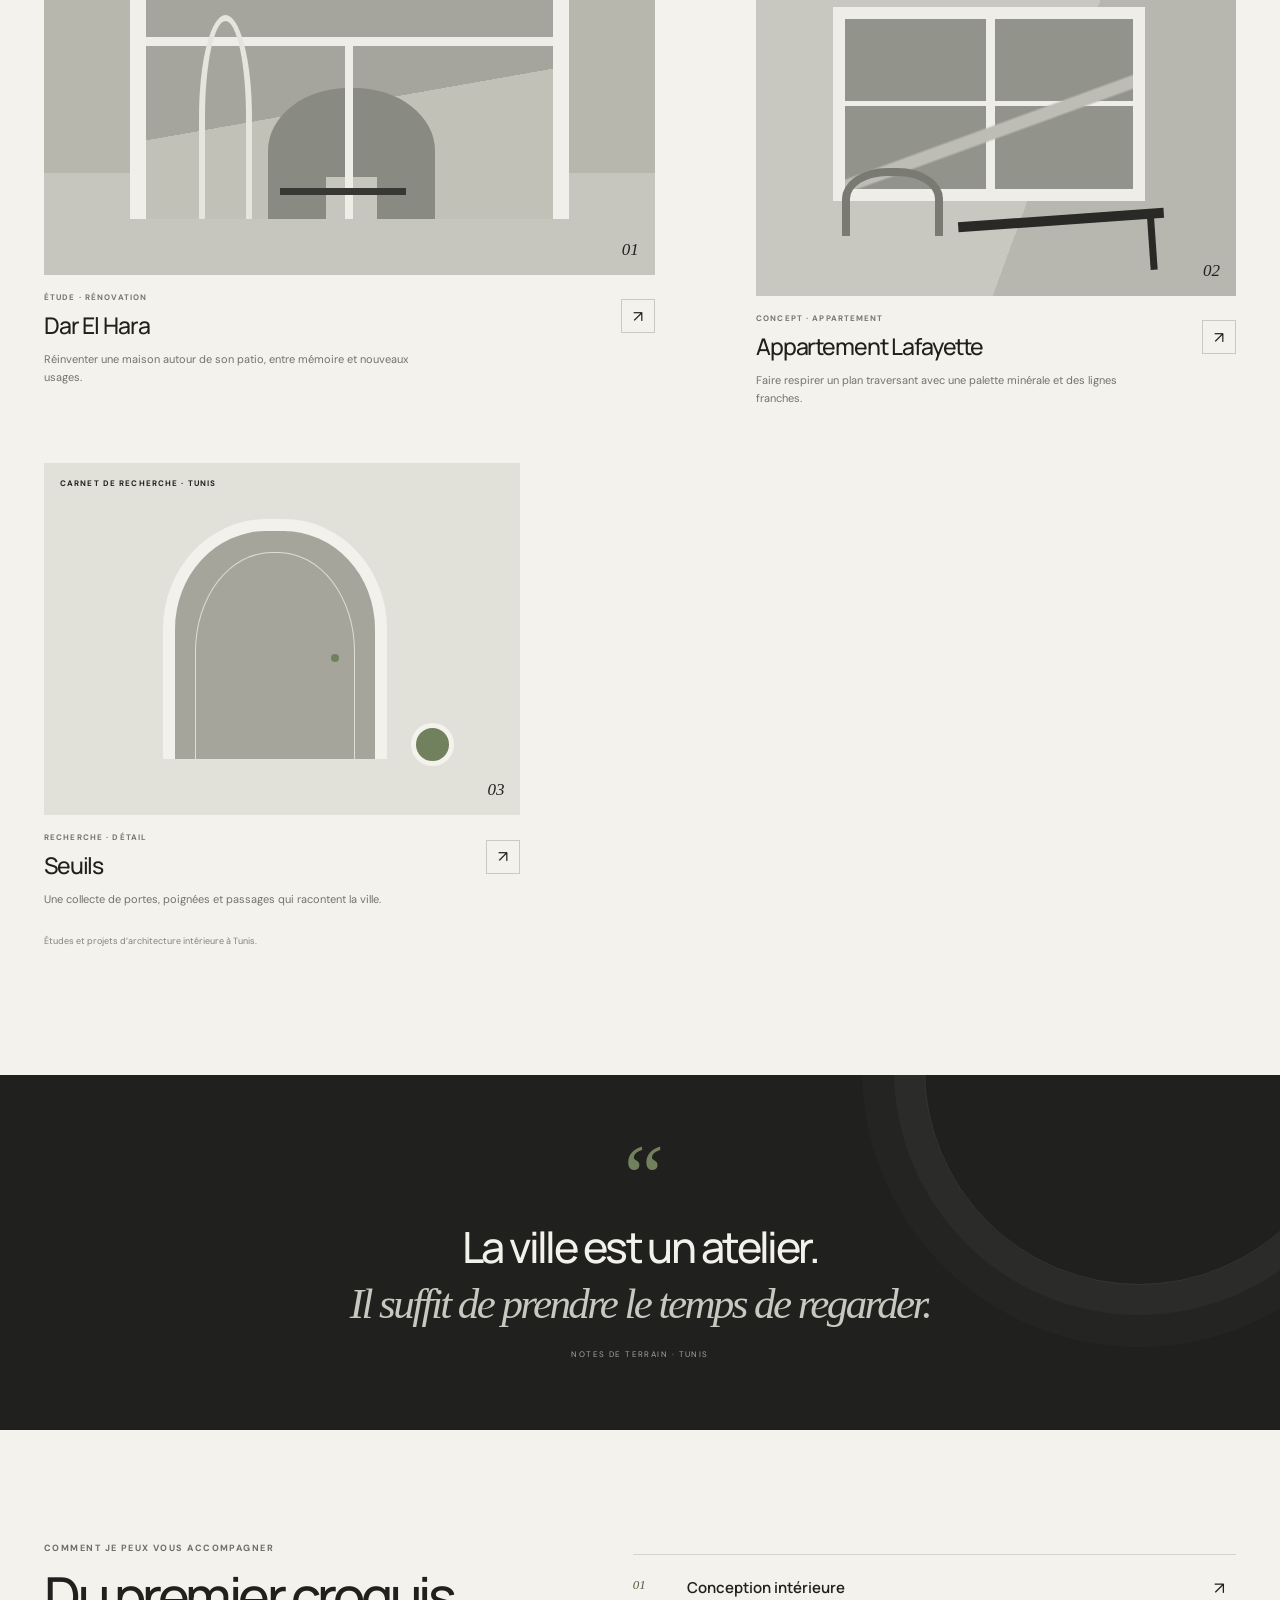
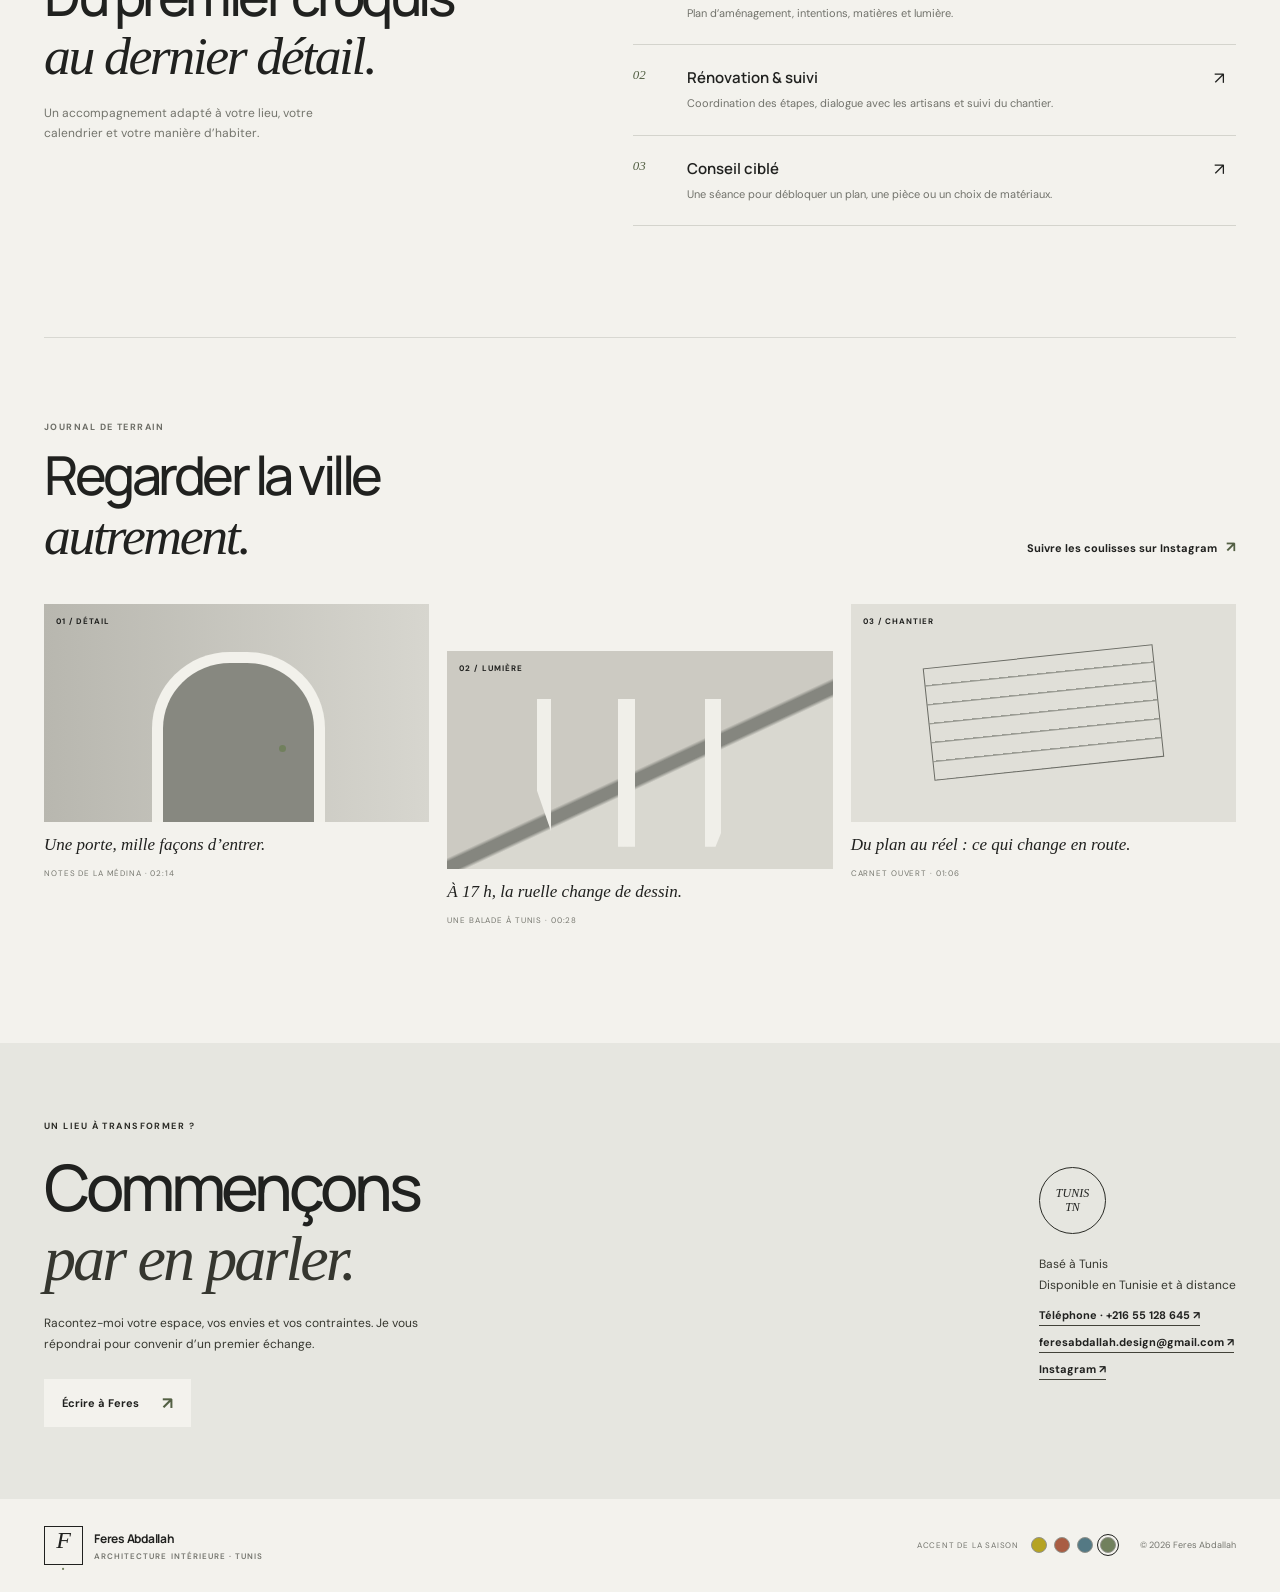
==== commit 2252ab0f: "Ajouter le panneau d’administration Supabase" ====
--- a/index.html
+++ b/index.html
@@ -46,7 +46,7 @@
         <article class="project-card project-offset" data-category="habitat"><a class="project-link" href="#contact" aria-label="Découvrir l’étude Appartement Lafayette"><div class="project-visual visual-apartment"><div class="visual-caption">LAFAYETTE · TUNIS</div><div class="window-grid"><i></i><i></i><i></i><i></i></div><div class="apartment-table"></div><div class="apartment-chair"></div><span class="visual-number">02</span></div><div class="project-info"><div><p class="project-type">CONCEPT · APPARTEMENT</p><h3>Appartement Lafayette</h3></div><span class="project-arrow">↗</span></div><p class="project-description">Faire respirer un plan traversant avec une palette minérale et des lignes franches.</p></a></article>
         <article class="project-card project-third" data-category="recherche"><a class="project-link" href="#contact" aria-label="Découvrir la recherche Seuils"><div class="project-visual visual-seuil"><div class="visual-caption">CARNET DE RECHERCHE · TUNIS</div><div class="door-study"><i></i><b></b></div><div class="swatch-mark"></div><span class="visual-number">03</span></div><div class="project-info"><div><p class="project-type">RECHERCHE · DÉTAIL</p><h3>Seuils</h3></div><span class="project-arrow">↗</span></div><p class="project-description">Une collecte de portes, poignées et passages qui racontent la ville.</p></a></article>
       </div>
-      <p class="portfolio-note">Les visuels présentés ici sont des illustrations de concept. Ils seront remplacés par vos réalisations et photographies.</p>
+      <p class="portfolio-note">Études et projets d’architecture intérieure à Tunis.</p>
     </section>
 
     <section class="manifesto"><div class="manifesto-mark">“</div><p>La ville est un atelier.<br><em>Il suffit de prendre le temps de regarder.</em></p><span>NOTES DE TERRAIN · TUNIS</span><div class="manifesto-orbit"></div></section>
@@ -60,10 +60,11 @@
       <div class="journal-grid"><article class="journal-card"><div class="journal-art journal-door"><span>01 / DÉTAIL</span><i></i></div><p>Une porte, mille façons d’entrer.</p><small>NOTES DE LA MÉDINA · 02:14</small></article><article class="journal-card journal-card-low"><div class="journal-art journal-shadow"><span>02 / LUMIÈRE</span><i></i></div><p>À 17 h, la ruelle change de dessin.</p><small>UNE BALADE À TUNIS · 00:28</small></article><article class="journal-card"><div class="journal-art journal-sketch"><span>03 / CHANTIER</span><i></i></div><p>Du plan au réel : ce qui change en route.</p><small>CARNET OUVERT · 01:06</small></article></div>
     </section>
 
-    <section class="contact-section" id="contact"><div class="section-wrap contact-grid"><div><p class="eyebrow">Un lieu à transformer ?</p><h2>Commençons<br><em>par en parler.</em></h2><p>Racontez-moi votre espace, vos envies et vos contraintes. Je vous répondrai pour convenir d’un premier échange.</p><a class="button button-light" href="mailto:feresabdallah.design@gmail.com?subject=Parlons%20de%20mon%20projet">Écrire à Feres <span>↗</span></a></div><div class="contact-side"><span class="contact-stamp">TUNIS<br>TN</span><p>Basé à Tunis<br>Disponible en Tunisie et à distance</p><a href="tel:+21655128645">Téléphone · +216 55 128 645 ↗</a><a href="mailto:feresabdallah.design@gmail.com">feresabdallah.design@gmail.com ↗</a><a href="https://www.instagram.com/feres_abdallah_design/" target="_blank" rel="noreferrer">Instagram ↗</a><small>Remplacez les liens et coordonnées avant publication.</small></div></div></section>
+    <section class="contact-section" id="contact"><div class="section-wrap contact-grid"><div><p class="eyebrow">Un lieu à transformer ?</p><h2>Commençons<br><em>par en parler.</em></h2><p>Racontez-moi votre espace, vos envies et vos contraintes. Je vous répondrai pour convenir d’un premier échange.</p><a class="button button-light" href="mailto:feresabdallah.design@gmail.com?subject=Parlons%20de%20mon%20projet">Écrire à Feres <span>↗</span></a></div><div class="contact-side"><span class="contact-stamp">TUNIS<br>TN</span><p>Basé à Tunis<br>Disponible en Tunisie et à distance</p><a href="tel:+21655128645">Téléphone · +216 55 128 645 ↗</a><a href="mailto:feresabdallah.design@gmail.com">feresabdallah.design@gmail.com ↗</a><a href="https://www.instagram.com/feres_abdallah_design/" target="_blank" rel="noreferrer">Instagram ↗</a></div></div></section>
   </main>
   <footer class="site-footer"><a class="brand" href="#accueil"><span class="brand-mark">F<span>.</span></span><span class="brand-name">Feres Abdallah<small>ARCHITECTURE INTÉRIEURE · TUNIS</small></span></a><div class="footer-right"><div class="season-control"><span>ACCENT DE LA SAISON</span><button data-season="olive" aria-label="Accent olive doré" title="Olive doré"></button><button data-season="terracotta" aria-label="Accent terre cuite" title="Terre cuite"></button><button data-season="blue" aria-label="Accent bleu ardoise" title="Bleu ardoise"></button><button data-season="sage" aria-label="Accent vert sauge" title="Vert sauge"></button></div><span>© <span id="year"></span> Feres Abdallah</span></div></footer>
   <script src="script.js"></script>
+  <script type="module" src="site-content.js"></script>
 </body>
 </html>
 
--- a/styles.css
+++ b/styles.css
@@ -567,6 +567,8 @@
   overflow: hidden;
   background: #d2d1ca;
 }
+.project-visual.has-photo { overflow: hidden; }
+.project-photo { display: block; width: 100%; height: 100%; min-height: 100%; object-fit: cover; }
 
 .project-large .project-visual {
   height: 427px;
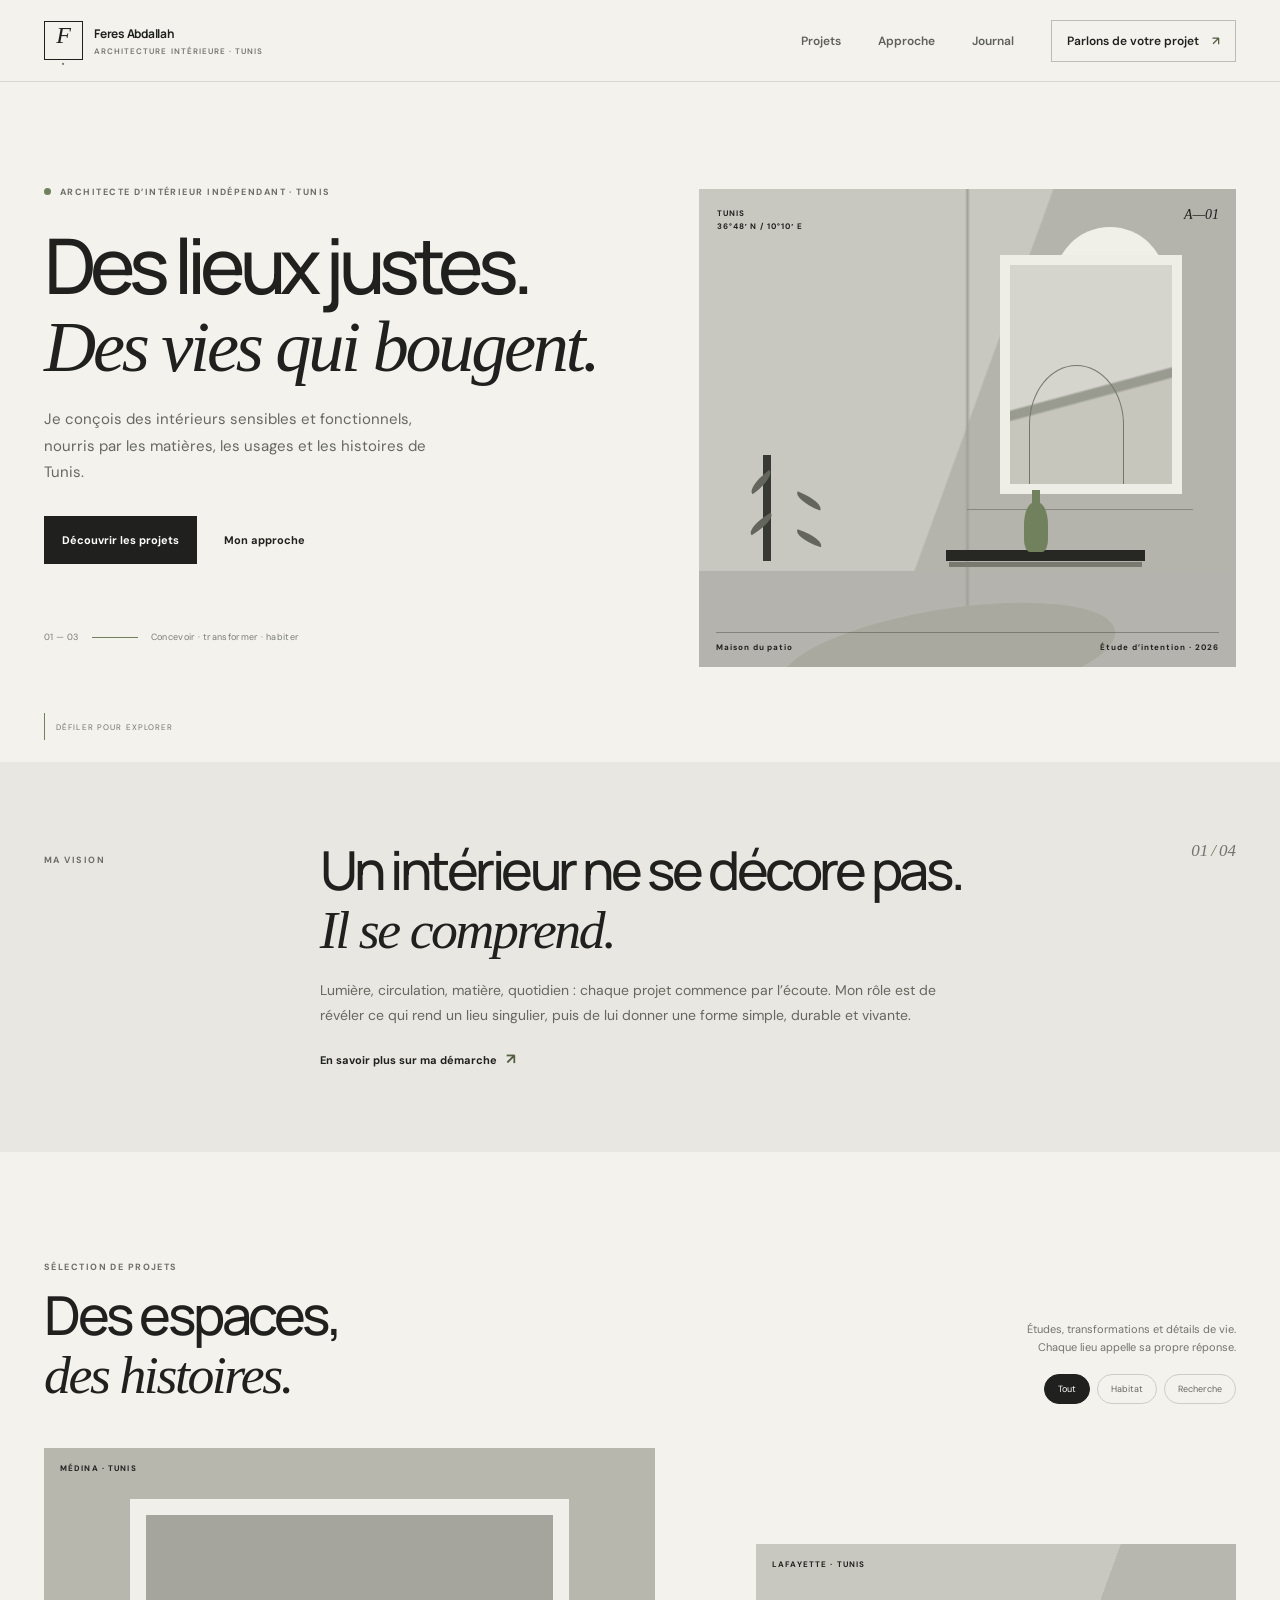
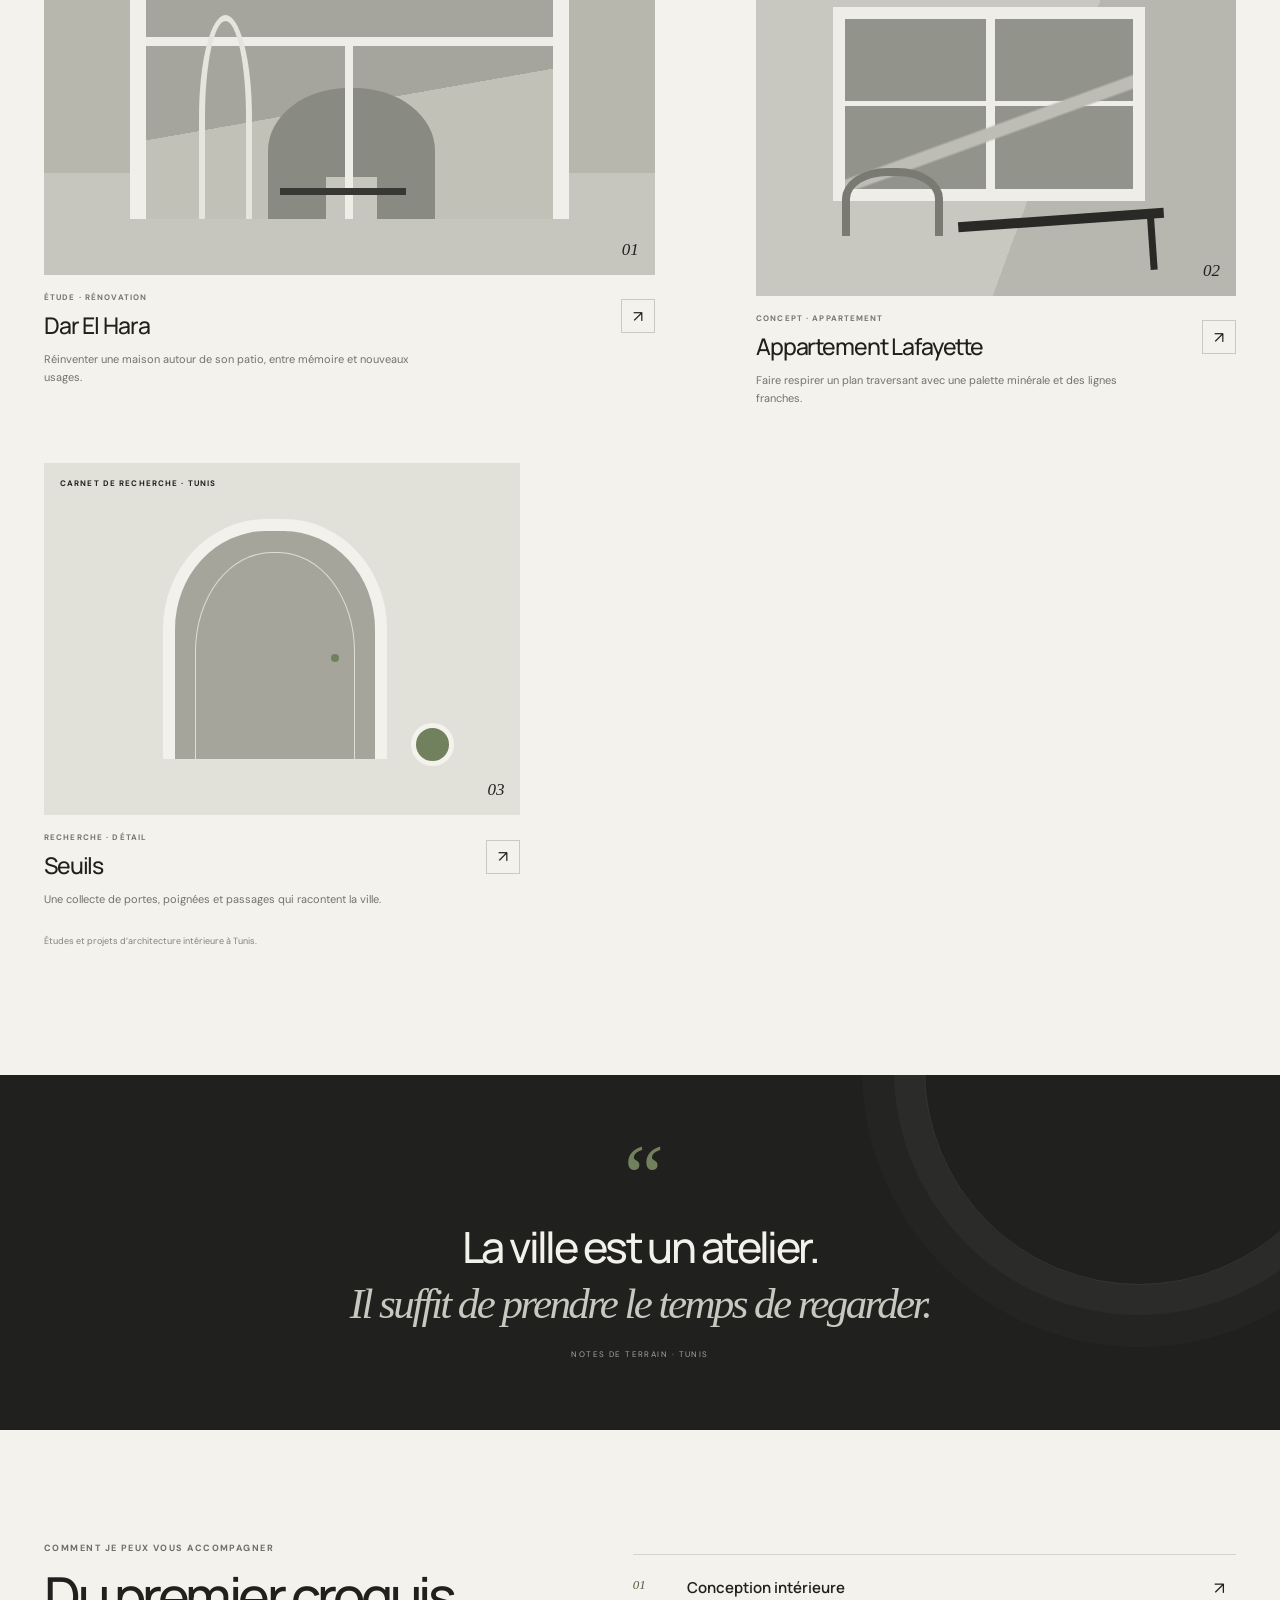
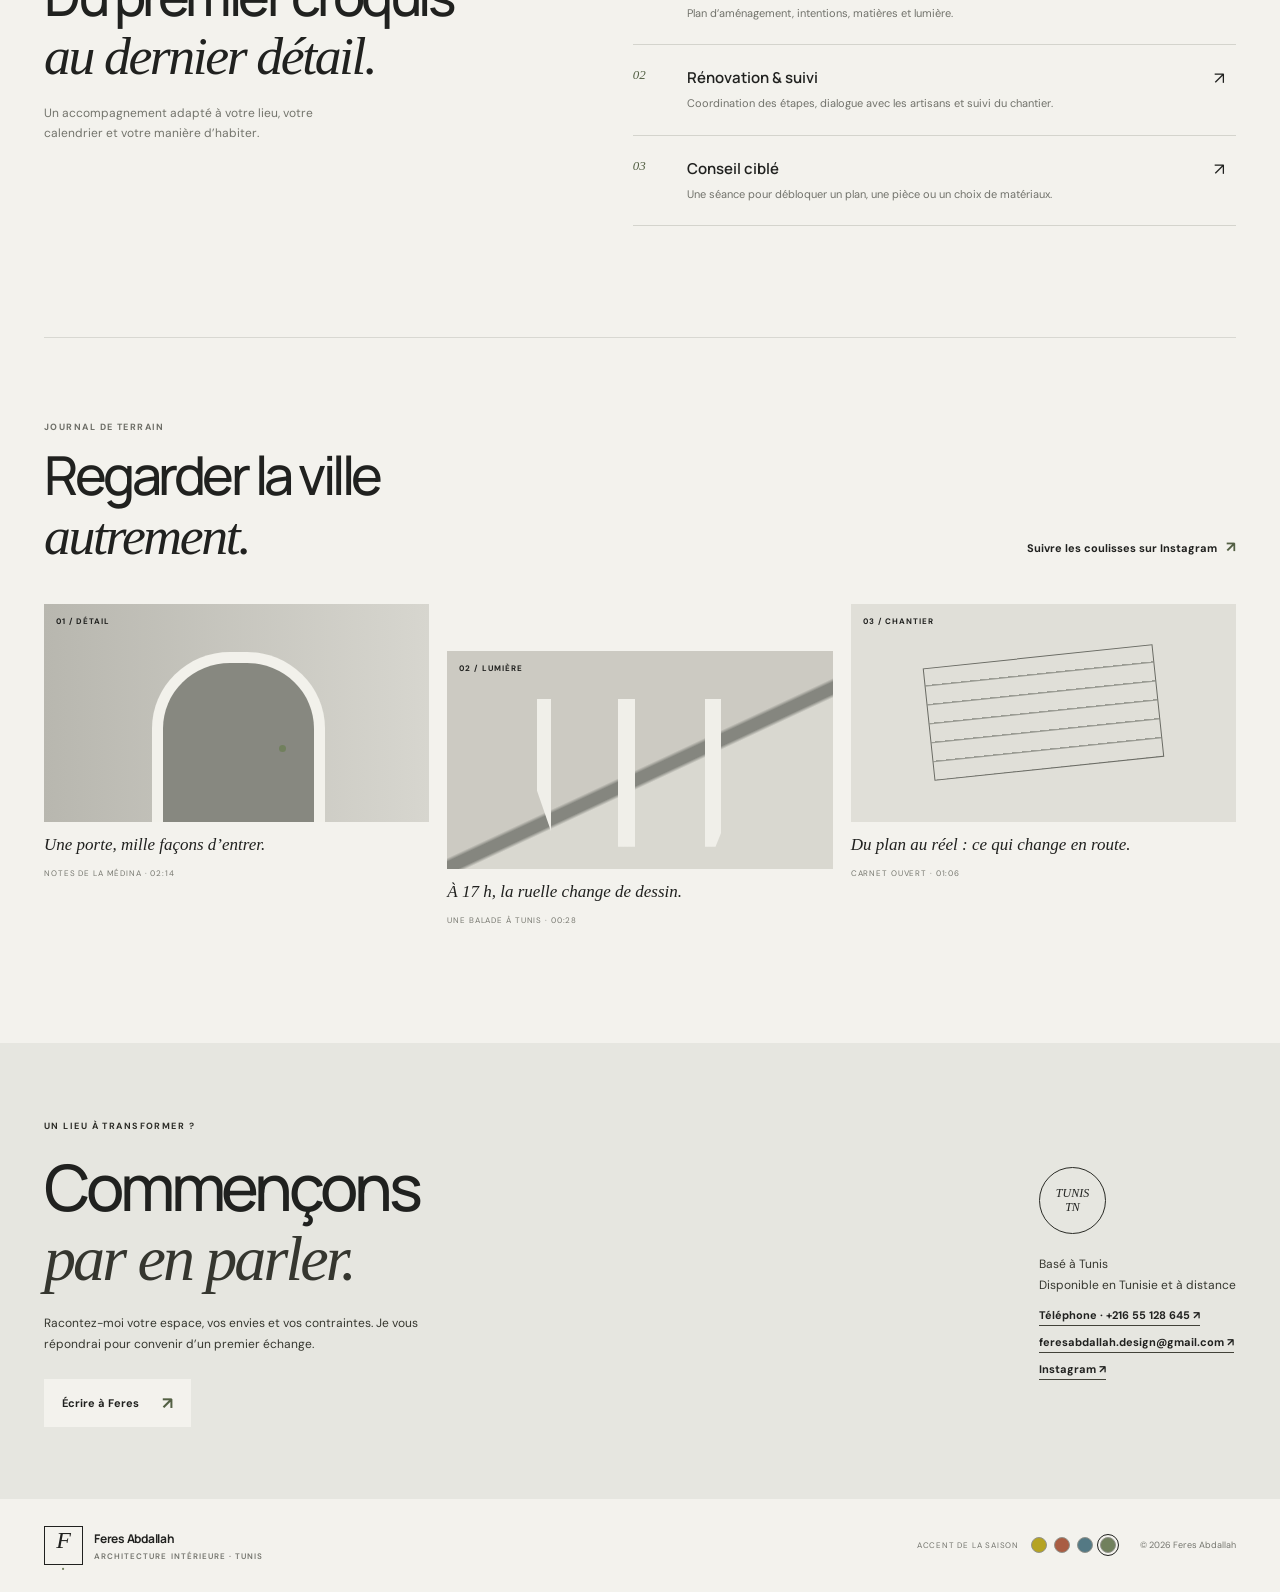
==== commit 40ca7298: "Retirer les flèches des boutons d’accueil" ====
--- a/index.html
+++ b/index.html
@@ -25,7 +25,7 @@
         <p class="eyebrow"><span class="status-dot"></span> Architecte d’intérieur indépendant · Tunis</p>
         <h1>Des lieux justes.<br><em>Des vies qui bougent.</em></h1>
         <p class="hero-intro">Je conçois des intérieurs sensibles et fonctionnels, nourris par les matières, les usages et les histoires de Tunis.</p>
-        <div class="hero-actions"><a class="button button-dark" href="#projets">Découvrir les projets <span>↘</span></a><a class="text-link" href="#approche">Mon approche <span>↗</span></a></div>
+        <div class="hero-actions"><a class="button button-dark" href="#projets">Découvrir les projets</a><a class="text-link" href="#approche">Mon approche</a></div>
         <div class="hero-meta"><span>01 — 03</span><span class="meta-line"></span><span>Concevoir · transformer · habiter</span></div>
       </div>
       <div class="hero-art" role="img" aria-label="Illustration d’un intérieur contemporain inspiré des patios tunisois">
--- a/styles.css
+++ b/styles.css
@@ -569,6 +569,13 @@
 }
 .project-visual.has-photo { overflow: hidden; }
 .project-photo { display: block; width: 100%; height: 100%; min-height: 100%; object-fit: cover; }
+.hero-art.has-photo { background-size: cover; background-position: center; }
+.hero-art.has-photo .room-scene { display: none; }
+.hero-art.has-photo .art-label { color: #fff; text-shadow: 0 1px 8px #0008; }
+.hero-art.has-photo .art-label-bottom { border-color: #ffffff80; }
+.journal-art.has-photo { background-size: cover; }
+.journal-photo { position: absolute; inset: 0; width: 100%; height: 100%; object-fit: cover; }
+.journal-art.has-photo > span { color: #fff; text-shadow: 0 1px 8px #0008; }
 
 .project-large .project-visual {
   height: 427px;
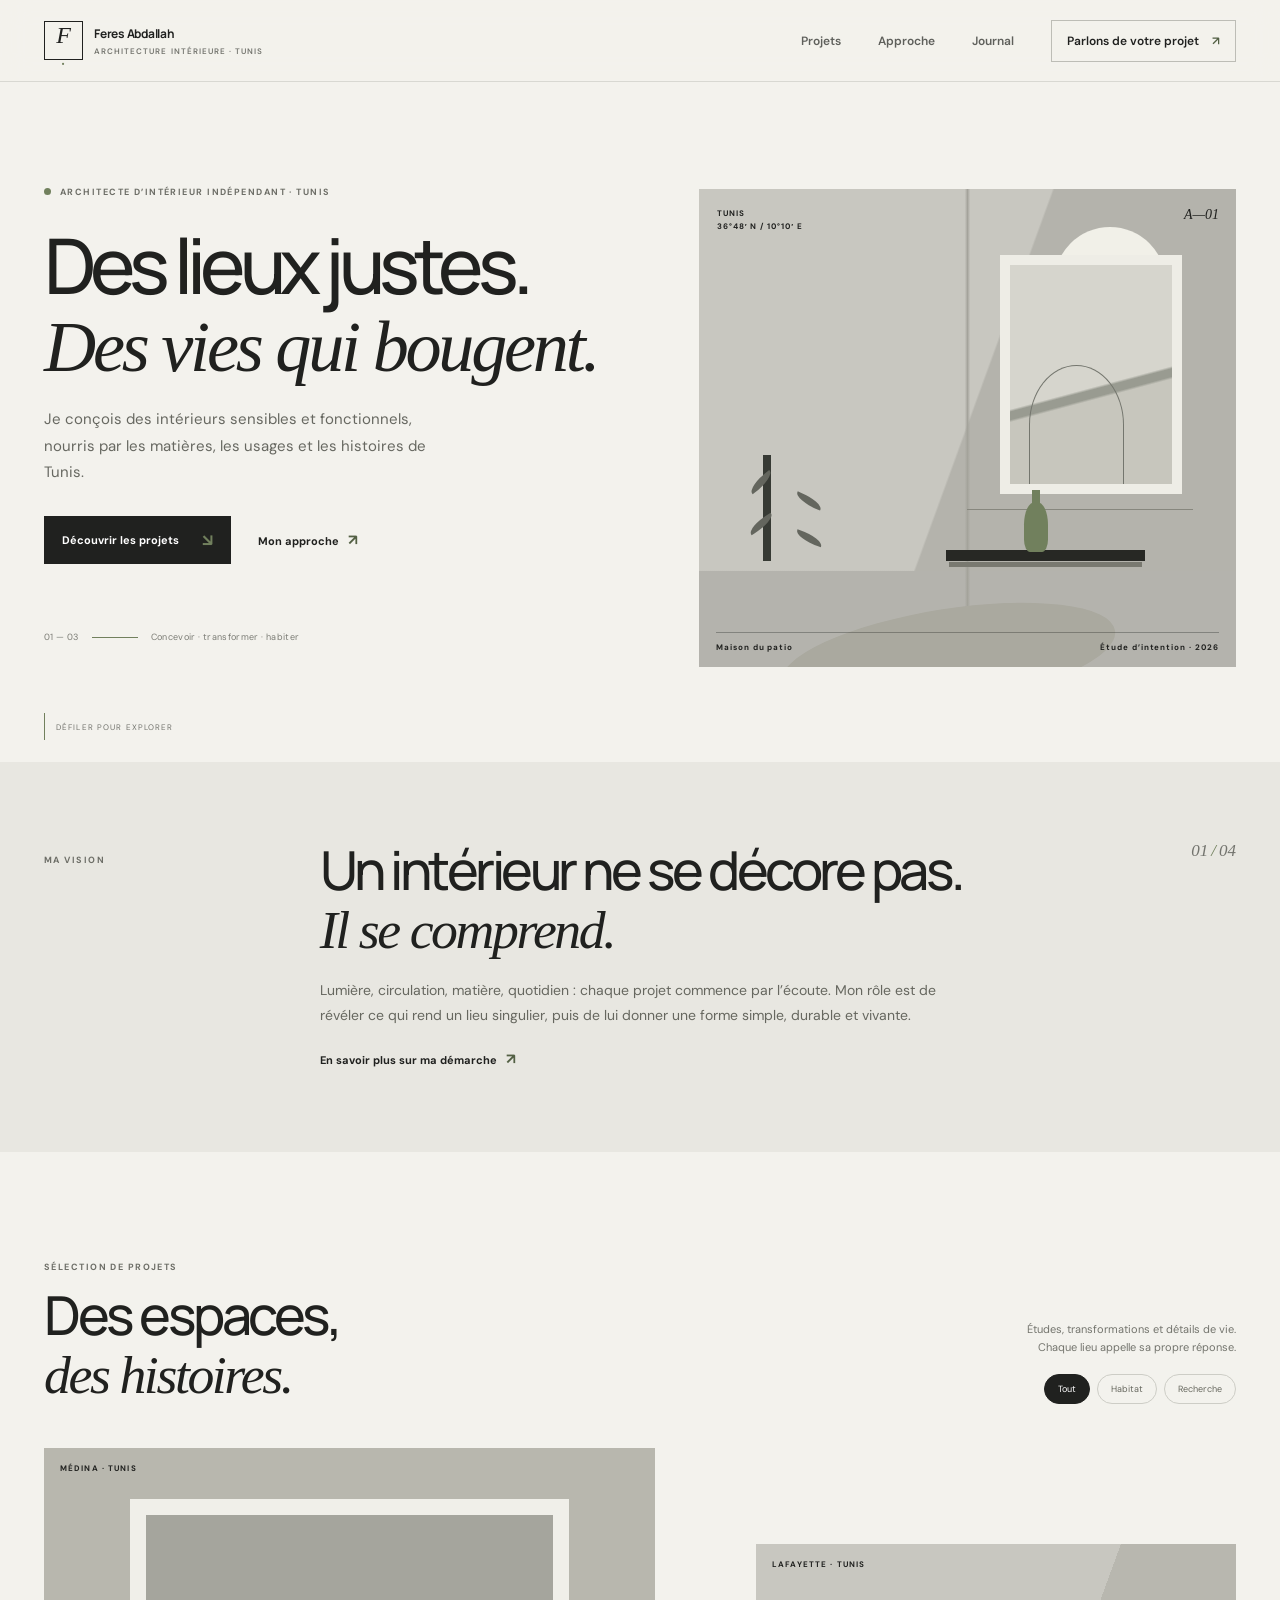
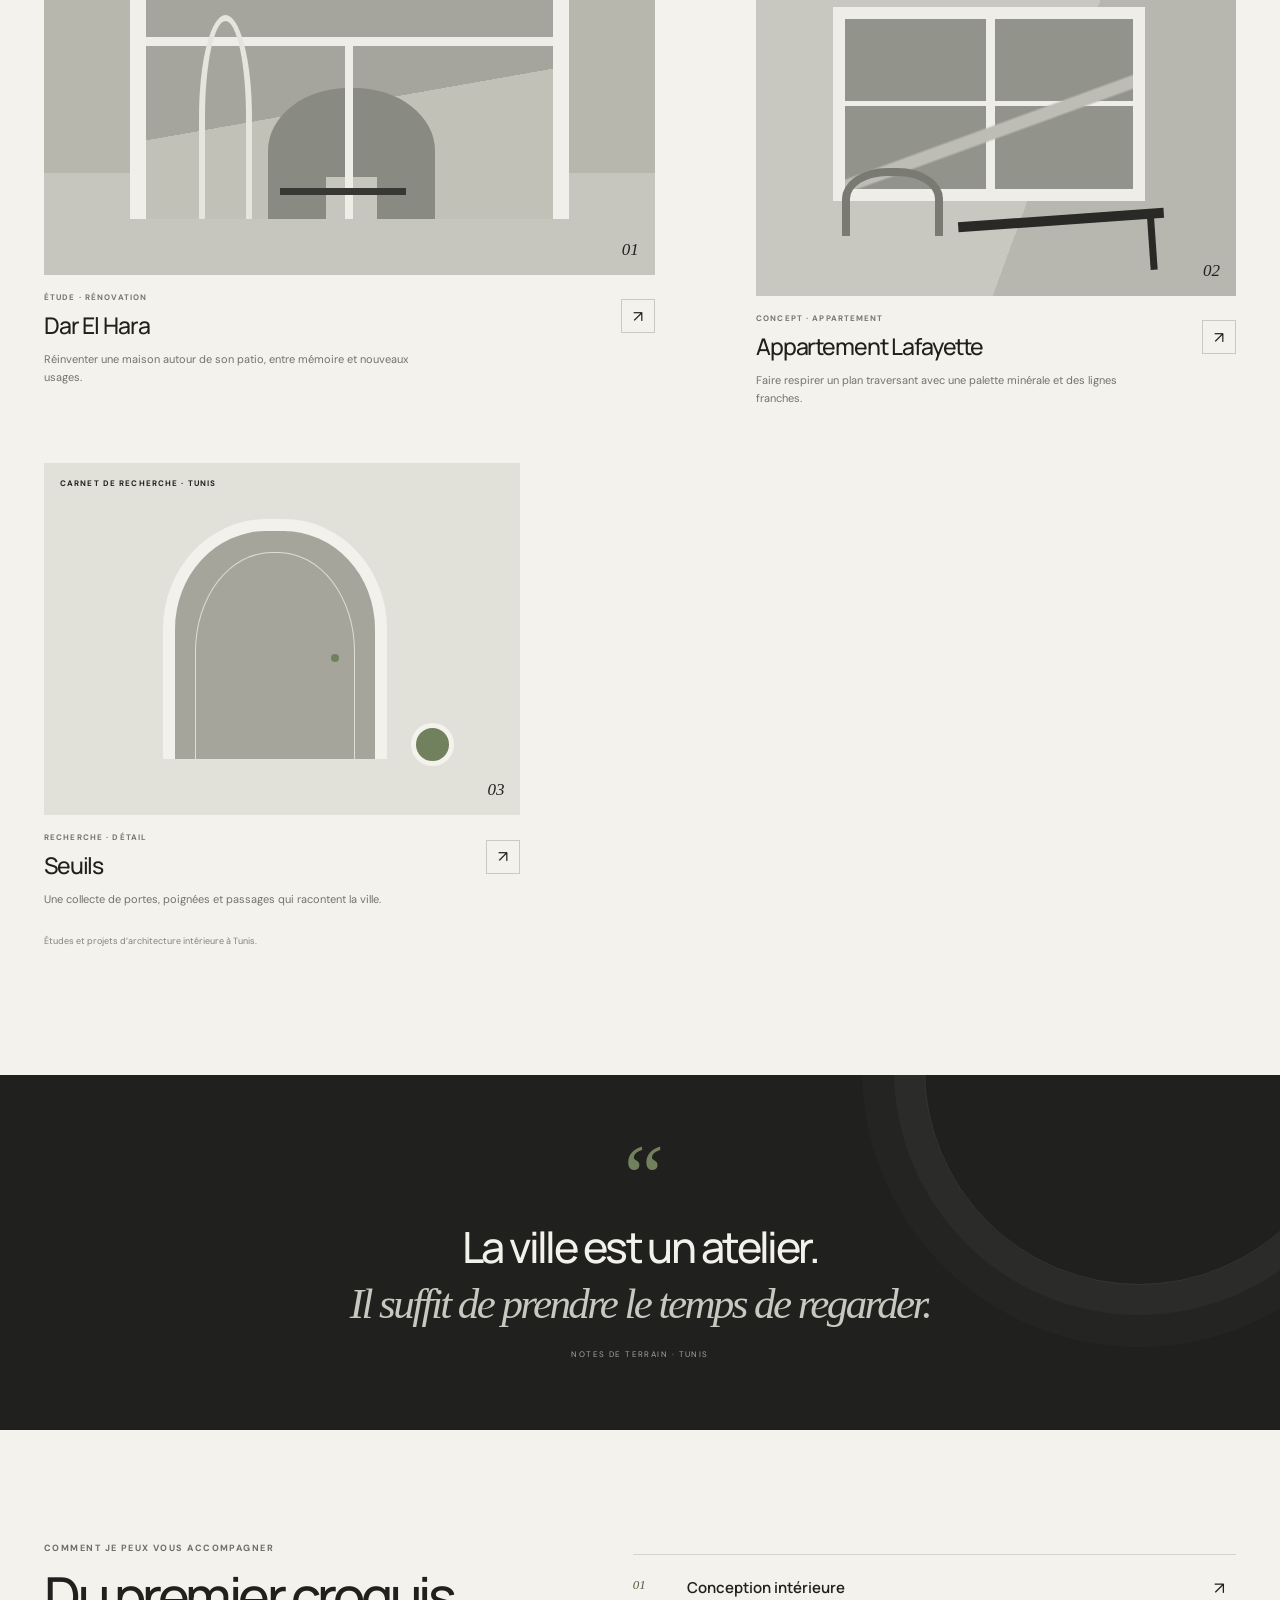
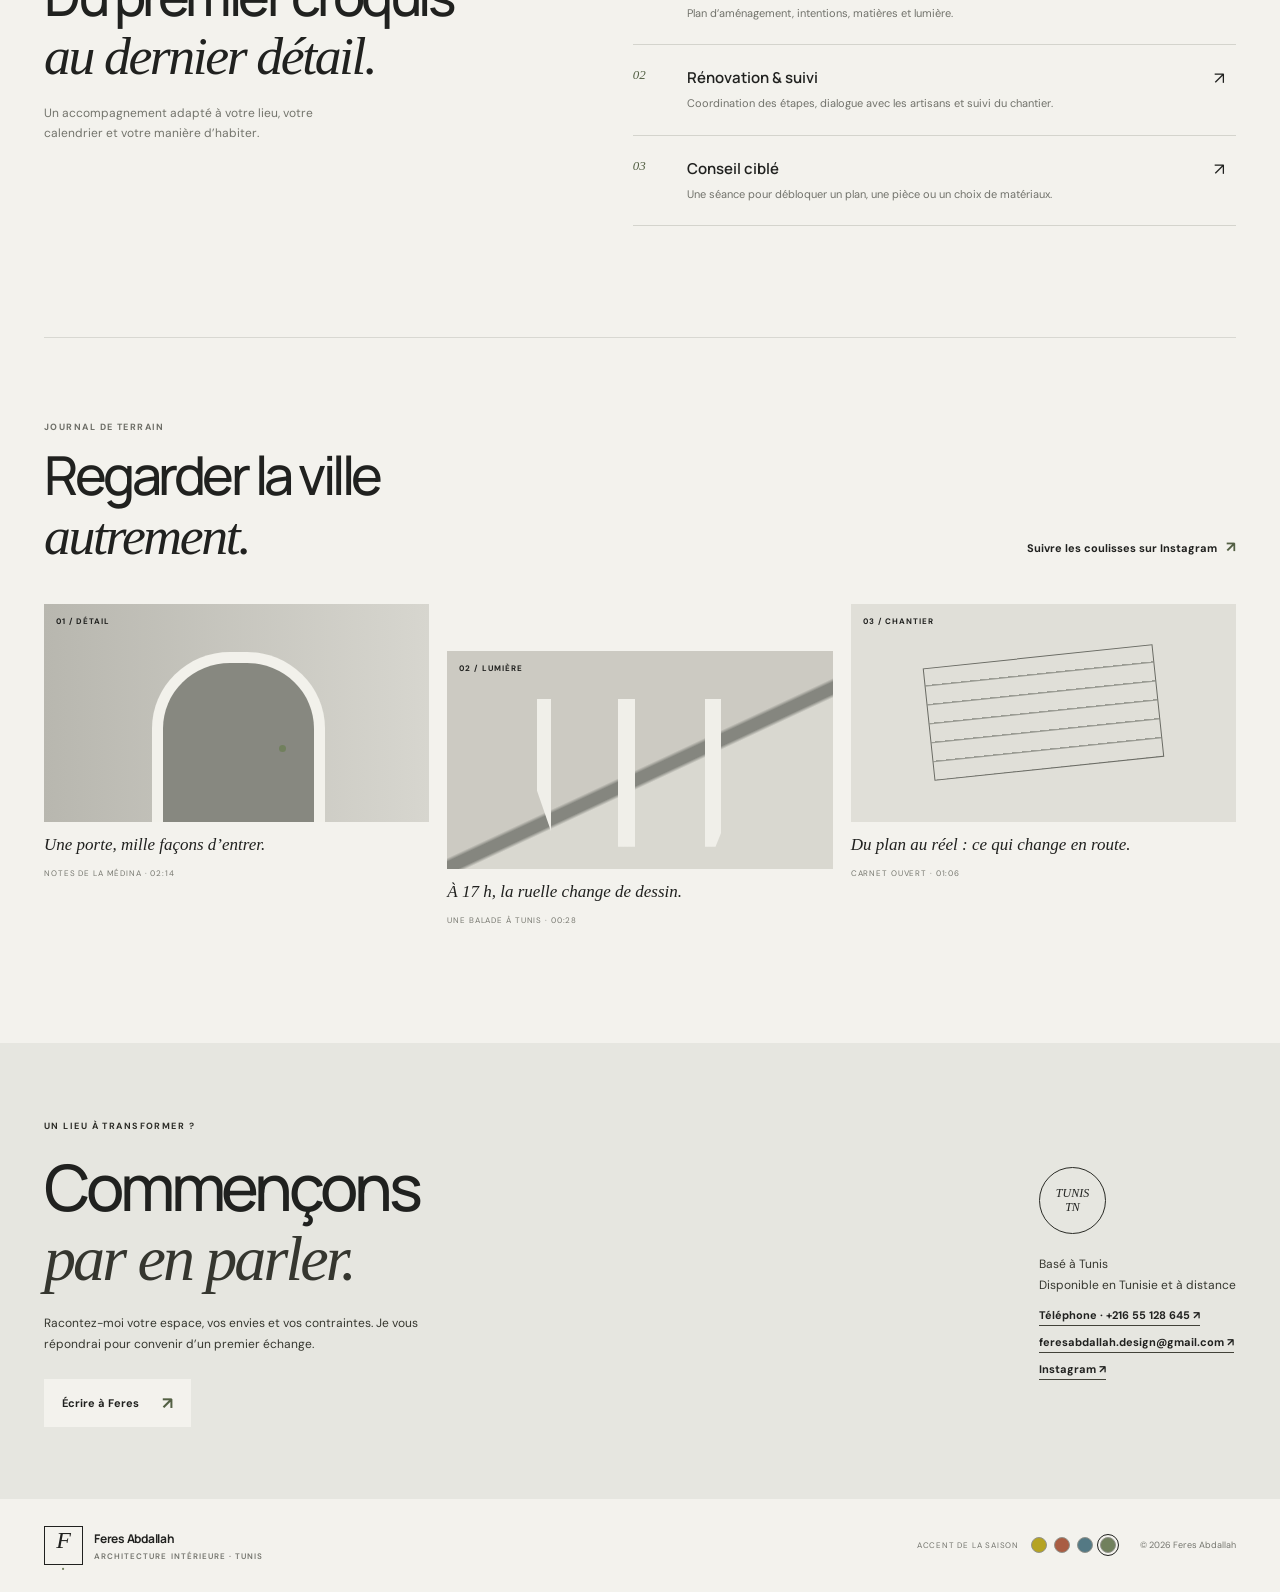
==== commit 288f7930: "Conserver les boutons et leurs flèches" ====
--- a/index.html
+++ b/index.html
@@ -25,7 +25,7 @@
         <p class="eyebrow"><span class="status-dot"></span> Architecte d’intérieur indépendant · Tunis</p>
         <h1>Des lieux justes.<br><em>Des vies qui bougent.</em></h1>
         <p class="hero-intro">Je conçois des intérieurs sensibles et fonctionnels, nourris par les matières, les usages et les histoires de Tunis.</p>
-        <div class="hero-actions"><a class="button button-dark" href="#projets">Découvrir les projets</a><a class="text-link" href="#approche">Mon approche</a></div>
+        <div class="hero-actions"><a class="button button-dark" href="#projets">Découvrir les projets <span>↘</span></a><a class="text-link" href="#approche">Mon approche <span>↗</span></a></div>
         <div class="hero-meta"><span>01 — 03</span><span class="meta-line"></span><span>Concevoir · transformer · habiter</span></div>
       </div>
       <div class="hero-art" role="img" aria-label="Illustration d’un intérieur contemporain inspiré des patios tunisois">
